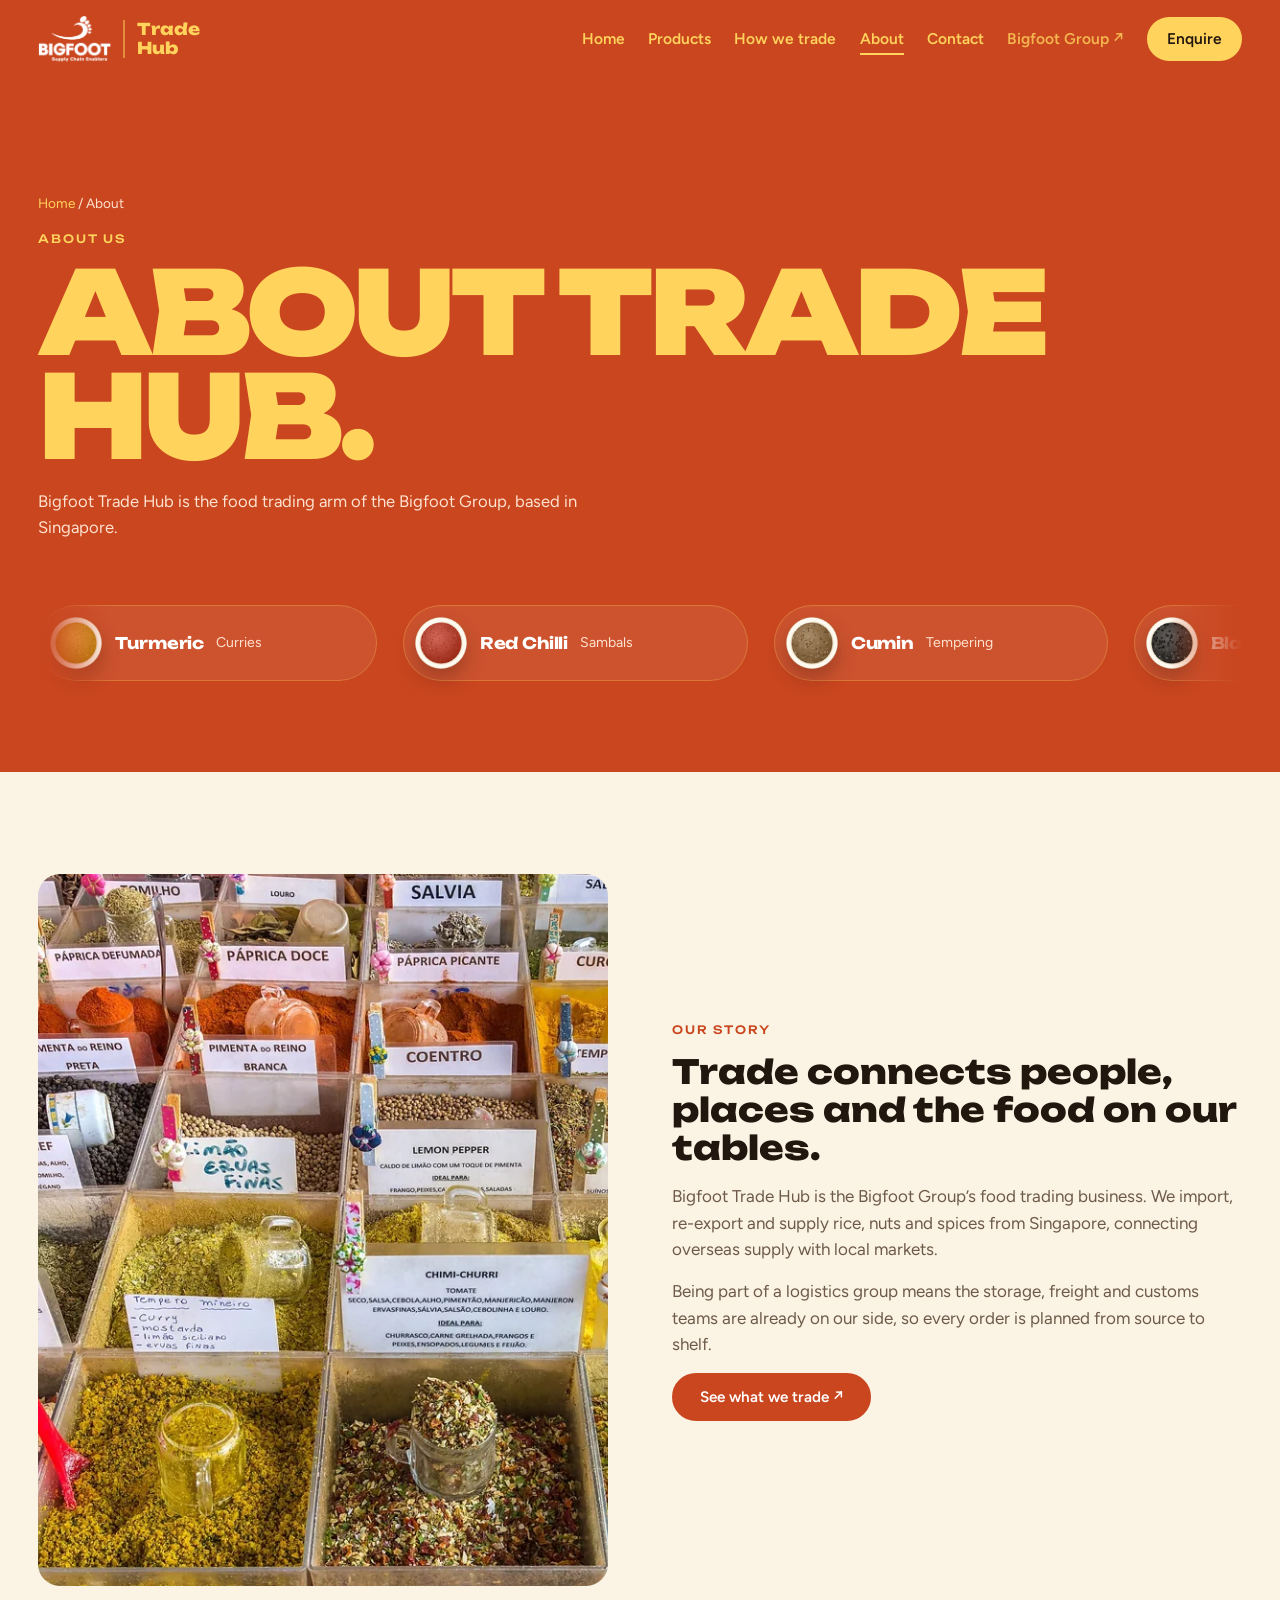
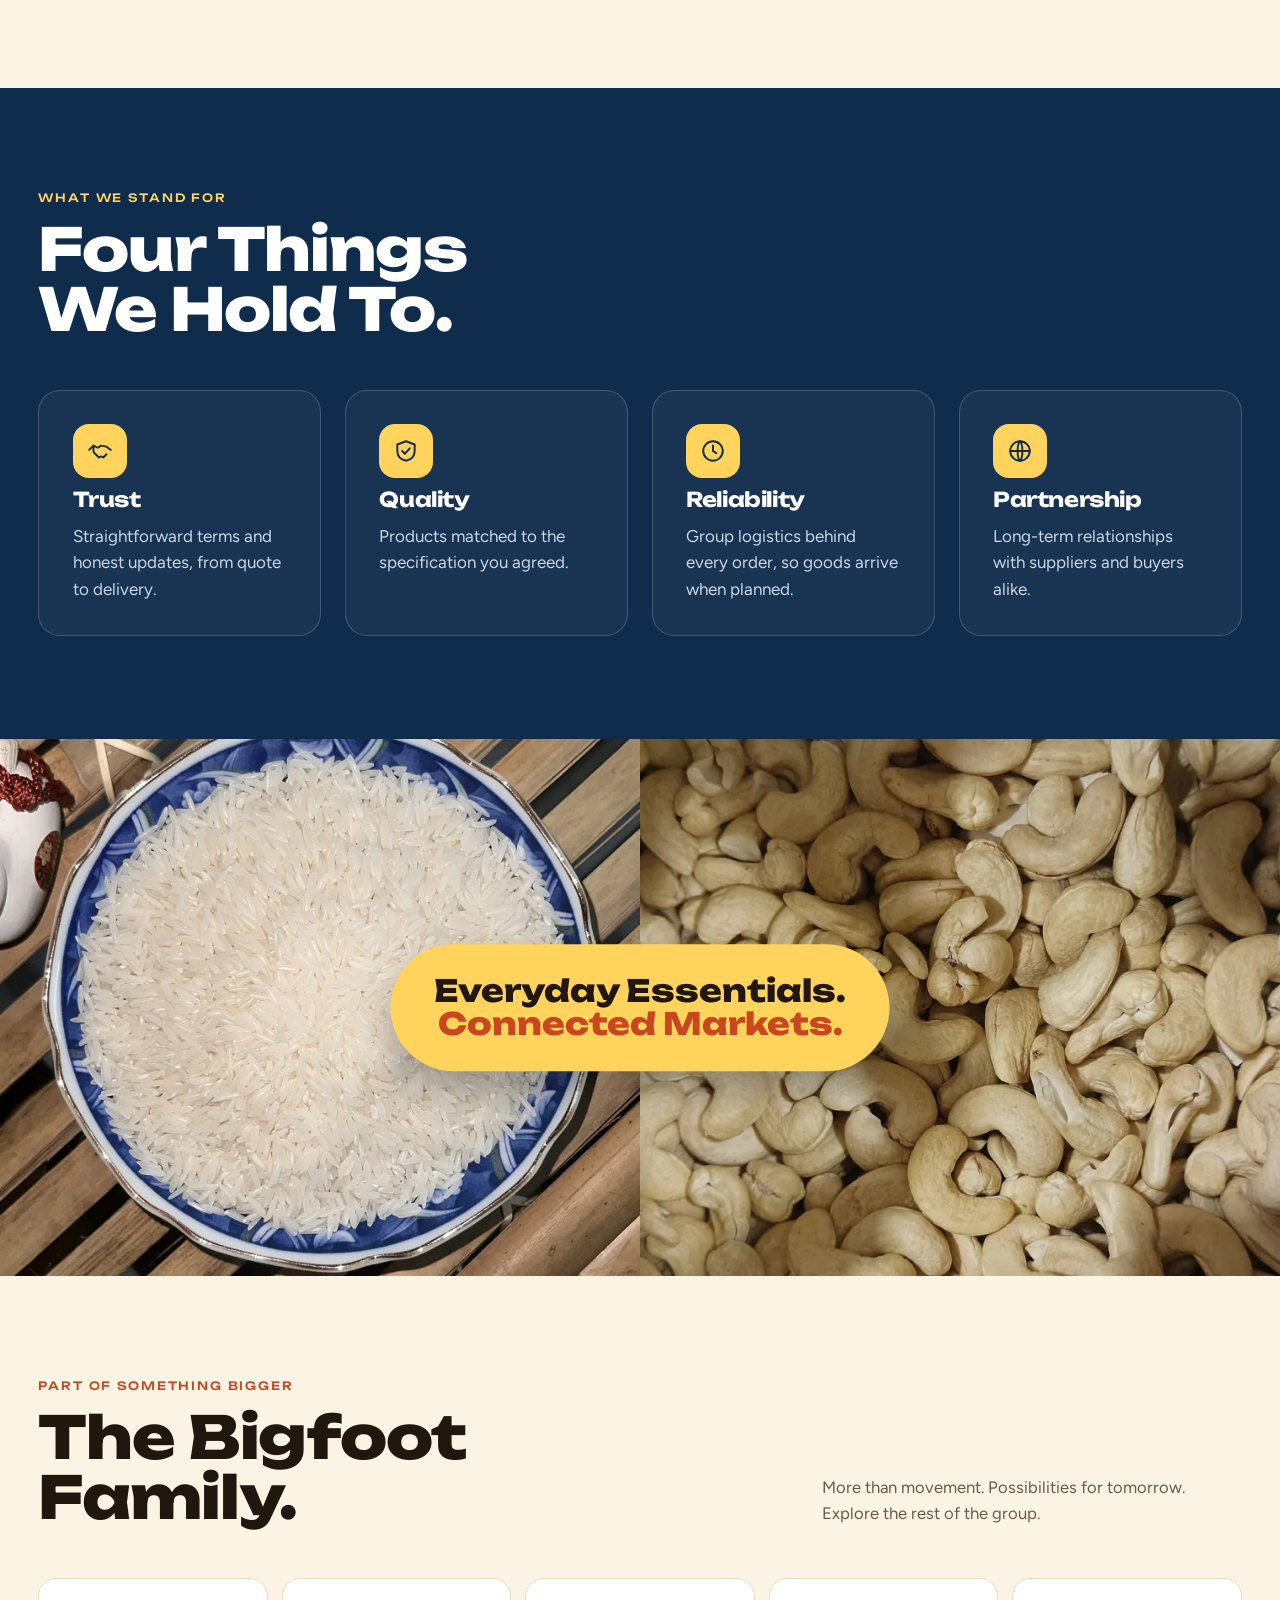
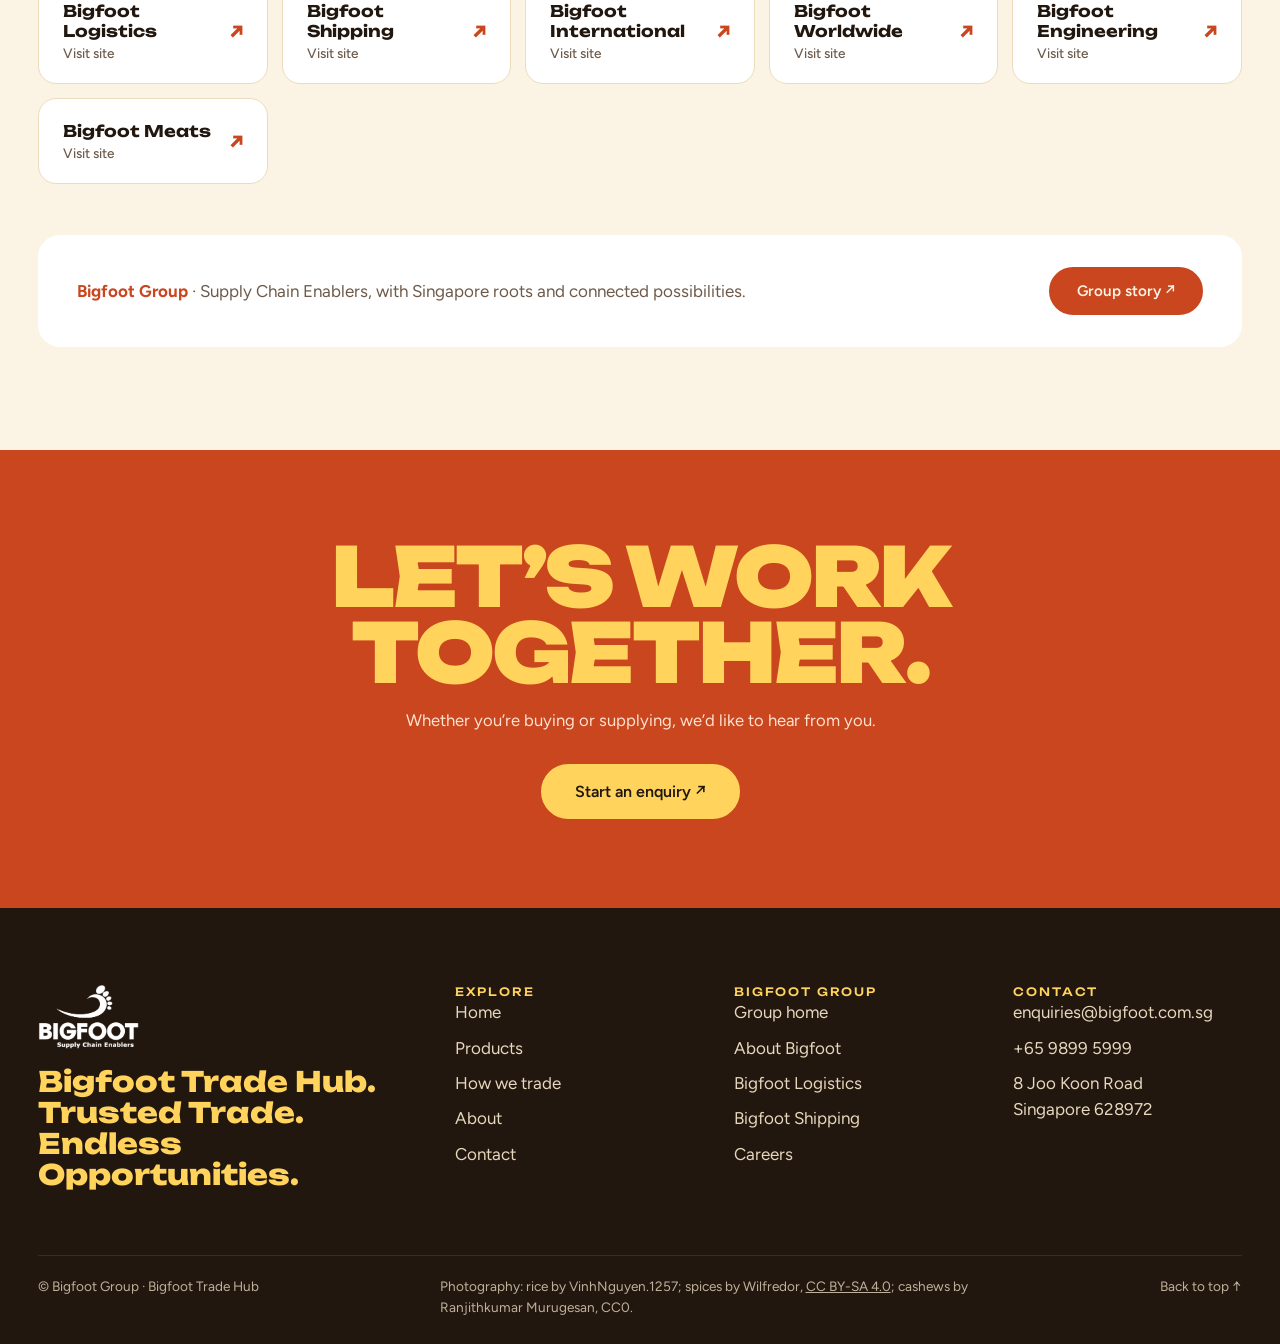
==== bigfoot-trade-paprika/bigfoot-trade-hub-paprika/about.html @ 92130f06 "Add files via upload" ====
<!doctype html>
<html lang="en">
<head>
<meta charset="utf-8">
<meta name="viewport" content="width=device-width,initial-scale=1">
<title>About | Bigfoot Trade Hub</title>
<meta name="description" content="Bigfoot Trade Hub is the Singapore food trading arm of the Bigfoot Group.">
<meta name="theme-color" content="#c9461f">
<link rel="icon" href="img/favicon.png">
<link rel="preconnect" href="https://fonts.googleapis.com">
<link rel="preconnect" href="https://fonts.gstatic.com" crossorigin>
<link href="https://fonts.googleapis.com/css2?family=Figtree:wght@400;500;600;700&family=Unbounded:wght@500;700;800;900&display=swap" rel="stylesheet">
<link rel="stylesheet" href="styles.css">
<script src="app.js" defer></script>
</head>
<body class="th-paprika">
<a class="skip" href="#main">Skip to content</a>
<header class="top" data-top>
  <div class="wrap top-in">
    <a class="brand" href="index.html" aria-label="Bigfoot Trade Hub home"><img src="img/logo-white.png" alt="Bigfoot" width="300" height="191"><span>Trade<br>Hub</span></a>
    <button class="menu-btn" type="button" aria-expanded="false" aria-controls="nav" aria-label="Open menu"><span></span><span></span></button>
    <nav id="nav" aria-label="Main"><a href="index.html">Home</a><a href="products.html">Products</a><a href="services.html">How we trade</a><a href="about.html" aria-current="page">About</a><a href="contact.html">Contact</a><a href="https://randomer328.github.io/bigFoot/phase5/index.html" class="ext">Bigfoot Group ↗</a><a href="contact.html" class="nav-cta">Enquire</a></nav>
  </div>
</header>
<main id="main">
<section class="sec t-main phero noise">
  <div class="wrap">
    <p class="crumbs"><a href="index.html">Home</a> / About</p>
    <p class="kicker">About us</p>
    <h1>About <span class="o">Trade Hub.</span></h1>
    <p class="lead">Bigfoot Trade Hub is the food trading arm of the Bigfoot Group, based in Singapore.</p>
    <div class="mini-shelf shelf" data-shelf><div class="shelf-row"><div class="shelf-track"><a class="bowl-card" href="products.html#turmeric"><img src="img/bowls/turmeric.webp" alt="" loading="lazy"><strong>Turmeric</strong><span>Curries</span><em>View details ↗</em></a><a class="bowl-card" href="products.html#chilli"><img src="img/bowls/chilli.webp" alt="" loading="lazy"><strong>Red Chilli</strong><span>Sambals</span><em>View details ↗</em></a><a class="bowl-card" href="products.html#cumin"><img src="img/bowls/cumin.webp" alt="" loading="lazy"><strong>Cumin</strong><span>Tempering</span><em>View details ↗</em></a><a class="bowl-card" href="products.html#pepper"><img src="img/bowls/pepper.webp" alt="" loading="lazy"><strong>Black Pepper</strong><span>Seasoning</span><em>View details ↗</em></a><a class="bowl-card" href="products.html#cardamom"><img src="img/bowls/cardamom.webp" alt="" loading="lazy"><strong>Green Cardamom</strong><span>Tea</span><em>View details ↗</em></a><a class="bowl-card" href="products.html#coriander"><img src="img/bowls/coriander.webp" alt="" loading="lazy"><strong>Coriander Seed</strong><span>Curry powders</span><em>View details ↗</em></a><a class="bowl-card" href="products.html#cinnamon"><img src="img/bowls/cinnamon.webp" alt="" loading="lazy"><strong>Cinnamon</strong><span>Baking</span><em>View details ↗</em></a><a class="bowl-card" href="products.html#cloves"><img src="img/bowls/cloves.webp" alt="" loading="lazy"><strong>Cloves</strong><span>Rice dishes</span><em>View details ↗</em></a><a class="bowl-card" href="products.html#anise"><img src="img/bowls/anise.webp" alt="" loading="lazy"><strong>Star Anise</strong><span>Broths</span><em>View details ↗</em></a><a class="bowl-card" href="products.html#fennel"><img src="img/bowls/fennel.webp" alt="" loading="lazy"><strong>Fennel Seed</strong><span>Spice blends</span><em>View details ↗</em></a><a class="bowl-card" href="products.html#mustard"><img src="img/bowls/mustard.webp" alt="" loading="lazy"><strong>Mustard Seed</strong><span>Tempering</span><em>View details ↗</em></a><a class="bowl-card" href="products.html#paprika"><img src="img/bowls/paprika.webp" alt="" loading="lazy"><strong>Paprika</strong><span>Rubs</span><em>View details ↗</em></a><a class="bowl-card" href="products.html#turmeric" aria-hidden="true" tabindex="-1"><img src="img/bowls/turmeric.webp" alt="" loading="lazy"><strong>Turmeric</strong><span>Curries</span><em>View details ↗</em></a><a class="bowl-card" href="products.html#chilli" aria-hidden="true" tabindex="-1"><img src="img/bowls/chilli.webp" alt="" loading="lazy"><strong>Red Chilli</strong><span>Sambals</span><em>View details ↗</em></a><a class="bowl-card" href="products.html#cumin" aria-hidden="true" tabindex="-1"><img src="img/bowls/cumin.webp" alt="" loading="lazy"><strong>Cumin</strong><span>Tempering</span><em>View details ↗</em></a><a class="bowl-card" href="products.html#pepper" aria-hidden="true" tabindex="-1"><img src="img/bowls/pepper.webp" alt="" loading="lazy"><strong>Black Pepper</strong><span>Seasoning</span><em>View details ↗</em></a><a class="bowl-card" href="products.html#cardamom" aria-hidden="true" tabindex="-1"><img src="img/bowls/cardamom.webp" alt="" loading="lazy"><strong>Green Cardamom</strong><span>Tea</span><em>View details ↗</em></a><a class="bowl-card" href="products.html#coriander" aria-hidden="true" tabindex="-1"><img src="img/bowls/coriander.webp" alt="" loading="lazy"><strong>Coriander Seed</strong><span>Curry powders</span><em>View details ↗</em></a><a class="bowl-card" href="products.html#cinnamon" aria-hidden="true" tabindex="-1"><img src="img/bowls/cinnamon.webp" alt="" loading="lazy"><strong>Cinnamon</strong><span>Baking</span><em>View details ↗</em></a><a class="bowl-card" href="products.html#cloves" aria-hidden="true" tabindex="-1"><img src="img/bowls/cloves.webp" alt="" loading="lazy"><strong>Cloves</strong><span>Rice dishes</span><em>View details ↗</em></a><a class="bowl-card" href="products.html#anise" aria-hidden="true" tabindex="-1"><img src="img/bowls/anise.webp" alt="" loading="lazy"><strong>Star Anise</strong><span>Broths</span><em>View details ↗</em></a><a class="bowl-card" href="products.html#fennel" aria-hidden="true" tabindex="-1"><img src="img/bowls/fennel.webp" alt="" loading="lazy"><strong>Fennel Seed</strong><span>Spice blends</span><em>View details ↗</em></a><a class="bowl-card" href="products.html#mustard" aria-hidden="true" tabindex="-1"><img src="img/bowls/mustard.webp" alt="" loading="lazy"><strong>Mustard Seed</strong><span>Tempering</span><em>View details ↗</em></a><a class="bowl-card" href="products.html#paprika" aria-hidden="true" tabindex="-1"><img src="img/bowls/paprika.webp" alt="" loading="lazy"><strong>Paprika</strong><span>Rubs</span><em>View details ↗</em></a><a class="bowl-card" href="products.html#turmeric" aria-hidden="true" tabindex="-1"><img src="img/bowls/turmeric.webp" alt="" loading="lazy"><strong>Turmeric</strong><span>Curries</span><em>View details ↗</em></a><a class="bowl-card" href="products.html#chilli" aria-hidden="true" tabindex="-1"><img src="img/bowls/chilli.webp" alt="" loading="lazy"><strong>Red Chilli</strong><span>Sambals</span><em>View details ↗</em></a><a class="bowl-card" href="products.html#cumin" aria-hidden="true" tabindex="-1"><img src="img/bowls/cumin.webp" alt="" loading="lazy"><strong>Cumin</strong><span>Tempering</span><em>View details ↗</em></a><a class="bowl-card" href="products.html#pepper" aria-hidden="true" tabindex="-1"><img src="img/bowls/pepper.webp" alt="" loading="lazy"><strong>Black Pepper</strong><span>Seasoning</span><em>View details ↗</em></a><a class="bowl-card" href="products.html#cardamom" aria-hidden="true" tabindex="-1"><img src="img/bowls/cardamom.webp" alt="" loading="lazy"><strong>Green Cardamom</strong><span>Tea</span><em>View details ↗</em></a><a class="bowl-card" href="products.html#coriander" aria-hidden="true" tabindex="-1"><img src="img/bowls/coriander.webp" alt="" loading="lazy"><strong>Coriander Seed</strong><span>Curry powders</span><em>View details ↗</em></a><a class="bowl-card" href="products.html#cinnamon" aria-hidden="true" tabindex="-1"><img src="img/bowls/cinnamon.webp" alt="" loading="lazy"><strong>Cinnamon</strong><span>Baking</span><em>View details ↗</em></a><a class="bowl-card" href="products.html#cloves" aria-hidden="true" tabindex="-1"><img src="img/bowls/cloves.webp" alt="" loading="lazy"><strong>Cloves</strong><span>Rice dishes</span><em>View details ↗</em></a><a class="bowl-card" href="products.html#anise" aria-hidden="true" tabindex="-1"><img src="img/bowls/anise.webp" alt="" loading="lazy"><strong>Star Anise</strong><span>Broths</span><em>View details ↗</em></a><a class="bowl-card" href="products.html#fennel" aria-hidden="true" tabindex="-1"><img src="img/bowls/fennel.webp" alt="" loading="lazy"><strong>Fennel Seed</strong><span>Spice blends</span><em>View details ↗</em></a><a class="bowl-card" href="products.html#mustard" aria-hidden="true" tabindex="-1"><img src="img/bowls/mustard.webp" alt="" loading="lazy"><strong>Mustard Seed</strong><span>Tempering</span><em>View details ↗</em></a><a class="bowl-card" href="products.html#paprika" aria-hidden="true" tabindex="-1"><img src="img/bowls/paprika.webp" alt="" loading="lazy"><strong>Paprika</strong><span>Rubs</span><em>View details ↗</em></a></div></div></div>
  </div>
</section>
<section class="sec t-alt story">
  <div class="wrap split" style="align-items:center">
    <div class="story-img reveal"><img src="img/spices.webp" alt="Spices in market trays" loading="lazy"></div>
    <div>
      <p class="kicker">Our story</p>
      <p class="quote reveal">Trade connects people, places and the food on our tables.</p>
      <p>Bigfoot Trade Hub is the Bigfoot Group&rsquo;s food trading business. We import, re-export and supply rice, nuts and spices from Singapore, connecting overseas supply with local markets.</p>
      <p>Being part of a logistics group means the storage, freight and customs teams are already on our side, so every order is planned from source to shelf.</p>
      <p><a class="pill pill-solid" href="products.html">See what we trade ↗</a></p>
    </div>
  </div>
</section>

<section class="sec t-deep">
  <div class="wrap">
    <p class="kicker">What we stand for</p>
    <h2 class="h2 reveal" style="margin-bottom:clamp(36px,4vw,60px)">Four Things<br>We Hold To.</h2>
    <div class="grid-4">
      <article class="card reveal"><span class="icon"><svg viewBox="0 0 24 24" fill="none" stroke="currentColor" stroke-width="1.8" stroke-linecap="round" stroke-linejoin="round"><path d="M2 11l4-4 4 2 3-2 5 1 4 3M6 7v6l5 5 2-1 2 1 3-3M11 18l-3-3"/></svg></span><h3>Trust</h3><p>Straightforward terms and honest updates, from quote to delivery.</p></article>
      <article class="card reveal"><span class="icon"><svg viewBox="0 0 24 24" fill="none" stroke="currentColor" stroke-width="1.8" stroke-linecap="round" stroke-linejoin="round"><path d="M12 3l8 3v6c0 5-3.5 8-8 9-4.5-1-8-4-8-9V6z"/><path d="M8.5 12l2.5 2.5 4.5-5"/></svg></span><h3>Quality</h3><p>Products matched to the specification you agreed.</p></article>
      <article class="card reveal"><span class="icon"><svg viewBox="0 0 24 24" fill="none" stroke="currentColor" stroke-width="1.8" stroke-linecap="round"><circle cx="12" cy="12" r="9"/><path d="M12 7v5l3 2"/></svg></span><h3>Reliability</h3><p>Group logistics behind every order, so goods arrive when planned.</p></article>
      <article class="card reveal"><span class="icon"><svg viewBox="0 0 24 24" fill="none" stroke="currentColor" stroke-width="1.8" stroke-linecap="round"><circle cx="12" cy="12" r="9"/><path d="M3 12h18M12 3c3 3 3 15 0 18M12 3c-3 3-3 15 0 18"/></svg></span><h3>Partnership</h3><p>Long-term relationships with suppliers and buyers alike.</p></article>
    </div>
  </div>
</section>

<section class="band" aria-label="Everyday essentials">
  <div class="band-img"><img src="img/rice.webp" alt="Close-up of rice grains" loading="lazy"></div>
  <div class="band-img"><img src="img/nuts.webp" alt="Pile of cashew nuts" loading="lazy"></div>
  <p class="band-chip">Everyday Essentials.<br><em>Connected Markets.</em></p>
</section>

<section class="sec t-alt">
  <div class="wrap">
    <div class="head-row"><div><p class="kicker">Part of something bigger</p><h2 class="h2 reveal">The Bigfoot<br>Family.</h2></div>
    <p class="lead">More than movement. Possibilities for tomorrow. Explore the rest of the group.</p></div>
    <div class="tiles"><a class="tile" href="https://randomer328.github.io/bigFoot/phase5/logistics.html"><span>Bigfoot Logistics<small>Visit site</small></span><b>↗</b></a><a class="tile" href="https://randomer328.github.io/bigFoot/phase5/bigfoot-shipping.html"><span>Bigfoot Shipping<small>Visit site</small></span><b>↗</b></a><a class="tile" href="https://randomer328.github.io/bigFoot/phase5/bigfoot-international.html"><span>Bigfoot International<small>Visit site</small></span><b>↗</b></a><a class="tile" href="https://randomer328.github.io/bigFoot/phase5/bigfoot-worldwide.html"><span>Bigfoot Worldwide<small>Visit site</small></span><b>↗</b></a><a class="tile" href="https://randomer328.github.io/bigFoot/phase5/bigfoot-engineering.html"><span>Bigfoot Engineering<small>Visit site</small></span><b>↗</b></a><a class="tile" href="https://randomer328.github.io/bigFoot/Meats/"><span>Bigfoot Meats<small>Visit site</small></span><b>↗</b></a></div>
    <div class="note-bar reveal" style="--note-bg:var(--card);--note-fg:var(--card-muted);--note-accent:var(--accent)"><p><strong>Bigfoot Group</strong> · Supply Chain Enablers, with Singapore roots and connected possibilities.</p><a class="pill" href="https://randomer328.github.io/bigFoot/phase5/about-us.html" style="color:var(--bg-solid)">Group story ↗</a></div>
  </div>
</section>

<section class="sec t-main cta noise">
  <div class="wrap">
    <h2 class="mega reveal">Let&rsquo;s Work<br><span class="o">Together.</span></h2>
    <p class="lead">Whether you&rsquo;re buying or supplying, we&rsquo;d like to hear from you.</p>
    <div class="cta-btns"><a class="pill pill-solid big" href="contact.html">Start an enquiry ↗</a></div>
  </div>
</section>

</main>
<footer class="foot">
  <div class="wrap foot-in">
    <div class="foot-brand"><img src="img/logo-white.png" alt="Bigfoot" width="300" height="191"><p class="foot-big">Bigfoot Trade Hub.<br>Trusted Trade. Endless Opportunities.</p></div>
    <div><p class="foot-h">Explore</p><a href="index.html">Home</a><a href="products.html">Products</a><a href="services.html">How we trade</a><a href="about.html">About</a><a href="contact.html">Contact</a></div>
    <div><p class="foot-h">Bigfoot Group</p><a href="https://randomer328.github.io/bigFoot/phase5/index.html">Group home</a><a href="https://randomer328.github.io/bigFoot/phase5/about-us.html">About Bigfoot</a><a href="https://randomer328.github.io/bigFoot/phase5/logistics.html">Bigfoot Logistics</a><a href="https://randomer328.github.io/bigFoot/phase5/bigfoot-shipping.html">Bigfoot Shipping</a><a href="https://randomer328.github.io/bigFoot/phase5/people.html">Careers</a></div>
    <div><p class="foot-h">Contact</p><a href="mailto:enquiries@bigfoot.com.sg">enquiries@bigfoot.com.sg</a><a href="tel:+6598995999">+65 9899 5999</a><p>8 Joo Koon Road<br>Singapore 628972</p></div>
  </div>
  <div class="wrap foot-bottom">
    <span>© Bigfoot Group · Bigfoot Trade Hub</span>
    <span class="credit">Photography: rice by VinhNguyen.1257; spices by Wilfredor, <a href="https://creativecommons.org/licenses/by-sa/4.0/">CC BY-SA 4.0</a>; cashews by Ranjithkumar Murugesan, CC0.</span>
    <a href="#main">Back to top ↑</a>
  </div>
</footer>
</body>
</html>
---- bigfoot-trade-paprika/bigfoot-trade-hub-paprika/styles.css ----
/* ===== Bigfoot Trade Hub ===== */
:root{
  --display:"Unbounded",system-ui,sans-serif; --body:"Figtree",system-ui,sans-serif;
  --wrap:min(1240px,100% - clamp(32px,6vw,80px)); --r:22px;
}
*,*::before,*::after{box-sizing:border-box}
html{scroll-behavior:smooth;scroll-padding-top:90px}
body{margin:0;font-family:var(--body);line-height:1.55;font-size:clamp(15px,.95rem + .15vw,17px);overflow-x:hidden;background:var(--page-bg)}
img{max-width:100%;display:block}
a{color:inherit}
h1,h2,h3{font-family:var(--display);line-height:1.02;margin:0;letter-spacing:-.02em}
.wrap{width:var(--wrap);margin-inline:auto}
.skip{position:absolute;left:-999px;top:8px;background:var(--focus);color:#000;padding:10px 14px;border-radius:10px;z-index:99}
.skip:focus{left:8px}
:focus-visible{outline:3px solid var(--focus);outline-offset:3px}
.sec{background:var(--bg);color:var(--text);padding:clamp(70px,8vw,120px) 0;position:relative}
.sec h2,.sec h3{color:var(--head)}
.kicker{font:500 .72rem var(--display);letter-spacing:.16em;text-transform:uppercase;margin:0 0 14px;color:var(--accent)}
.h2{font-weight:800;font-size:clamp(2rem,4.6vw,4rem)}
.mega{font-weight:900;text-transform:uppercase;font-size:clamp(2.4rem,7.4vw,6.8rem);line-height:.92;letter-spacing:-.04em}
.center{text-align:center}
.lead{font-size:clamp(1rem,1.3vw,1.2rem);max-width:56ch}
.center .lead{margin-inline:auto}
.head-row{display:flex;justify-content:space-between;align-items:end;gap:28px;flex-wrap:wrap;margin-bottom:clamp(30px,4vw,56px)}
.head-row .lead{max-width:420px;margin:0}

/* ---------- buttons ---------- */
.pill{display:inline-flex;align-items:center;justify-content:center;gap:8px;font:600 .95rem var(--body);padding:13px 26px;border-radius:999px;border:2px solid currentColor;background:transparent;color:inherit;text-decoration:none;cursor:pointer;transition:background .2s,color .2s,transform .2s,border-color .2s}
.pill:hover{transform:translateY(-2px)}
.pill-solid{background:var(--btn-bg);border-color:var(--btn-bg);color:var(--btn-fg)}
.pill-solid:hover{background:var(--btn-hover);border-color:var(--btn-hover);color:var(--btn-hover-fg)}
.pill-ghost{color:var(--head)}
.pill-ghost:hover{background:var(--head);color:var(--bg-solid)}
.pill.big{padding:16px 32px;font-size:1rem}
.link{font-weight:700;color:var(--accent);text-decoration:none}
.link:hover{text-decoration:underline}

/* ---------- header ---------- */
.top{position:fixed;inset:0 0 auto;z-index:50;color:var(--hdr-fg);transition:background .3s,box-shadow .3s,padding .3s;padding:16px 0}
.top.scrolled{background:var(--hdr-bg);box-shadow:0 6px 24px rgba(0,0,0,.2);padding:8px 0;backdrop-filter:blur(10px)}
.top-in{display:flex;align-items:center;justify-content:space-between;gap:20px}
.brand{display:flex;align-items:center;gap:12px;text-decoration:none;flex:none}
.brand img{height:46px;width:auto}
.brand span{font:800 1.02rem/1.15 var(--display);letter-spacing:.01em;padding-left:12px;border-left:2px solid var(--hdr-line);color:var(--hdr-accent)}
#nav{display:flex;align-items:center;gap:clamp(12px,1.8vw,26px)}
#nav a{font-weight:600;text-decoration:none;font-size:.97rem;position:relative;white-space:nowrap}
#nav a:not(.nav-cta)::after{content:"";position:absolute;left:0;right:100%;bottom:-4px;height:2px;background:var(--hdr-accent);transition:right .25s}
#nav a:not(.nav-cta):hover::after,#nav a[aria-current="page"]::after{right:0}
#nav a[aria-current="page"]{color:var(--hdr-accent)}
#nav .ext{opacity:.8}
.nav-cta{background:var(--btn-bg);color:var(--btn-fg);padding:10px 20px;border-radius:999px}
.nav-cta:hover{background:var(--btn-hover);color:var(--btn-hover-fg)}
.menu-btn{display:none;width:46px;height:46px;border-radius:50%;border:2px solid currentColor;background:transparent;cursor:pointer;position:relative;color:inherit}
.menu-btn span{position:absolute;left:12px;right:12px;height:2px;background:currentColor;transition:transform .25s,top .25s}
.menu-btn span:first-child{top:17px}.menu-btn span:last-child{top:25px}
.menu-btn[aria-expanded="true"] span:first-child{top:21px;transform:rotate(45deg)}
.menu-btn[aria-expanded="true"] span:last-child{top:21px;transform:rotate(-45deg)}

/* ---------- home hero ---------- */
.hero{padding-top:clamp(96px,11vw,130px);padding-bottom:0;overflow:hidden}
.hero::before{content:"";position:absolute;inset:auto -10% -30% -10%;height:80%;background:var(--hero-glow);pointer-events:none}
.hero-kicker{margin-bottom:10px}
.hero-title{font-weight:900;font-size:clamp(2.6rem,11.4vw,11.5rem);line-height:.86;letter-spacing:-.045em;text-transform:uppercase;position:relative;z-index:3;display:flex;flex-direction:column;color:var(--head)}
.hero-title span{display:inline-block;animation:rise .9s cubic-bezier(.2,.8,.2,1) both}
.hero-title span:nth-child(2){align-self:flex-end;animation-delay:.12s}
.hero-stage{position:relative;width:min(1180px,94%);margin:clamp(-60px,-4.6vw,-20px) auto 0;z-index:1}
.blob{aspect-ratio:16/9.4;overflow:hidden;border-radius:56% 44% 48% 52% / 46% 52% 48% 54%;animation:morph 14s ease-in-out infinite;transform:rotate(-2deg);box-shadow:0 30px 60px rgba(0,0,0,.3)}
.blob img{width:100%;height:100%;object-fit:cover;transform:scale(1.08) rotate(2deg)}
.float{position:absolute;width:clamp(70px,10vw,140px);z-index:2;filter:drop-shadow(0 14px 18px rgba(0,0,0,.35))}
.float img{width:100%;animation:spin 40s linear infinite}
.f1{left:-2%;top:18%;animation:bob 6s ease-in-out infinite}
.f2{right:-1.5%;top:42%;width:clamp(56px,7vw,100px);animation:bob 7s ease-in-out -2s infinite}
.f3{left:20%;bottom:-6%;width:clamp(54px,6.5vw,92px);animation:bob 5.5s ease-in-out -1s infinite}
.badge{position:absolute;right:4%;bottom:-9%;width:clamp(110px,13vw,170px);aspect-ratio:1;border-radius:50%;background:var(--badge-bg);color:var(--badge-fg);display:grid;place-items:center;z-index:3;box-shadow:0 12px 30px rgba(0,0,0,.35)}
.badge svg{position:absolute;inset:0;width:100%;height:100%;animation:spin 18s linear infinite}
.badge text{font:700 15.5px var(--display);letter-spacing:.12em;fill:currentColor}
.badge b{font:900 clamp(1.1rem,2vw,1.7rem) var(--display);color:var(--badge-mark)}
.hero-foot{display:flex;justify-content:space-between;align-items:end;gap:24px;flex-wrap:wrap;padding:clamp(50px,7vw,90px) 0 clamp(40px,5vw,64px);position:relative}
.hero-foot p{margin:0;font-size:clamp(1.05rem,1.4vw,1.3rem);font-weight:600;line-height:1.4;max-width:38ch;color:var(--head)}

/* ---------- intro + wave ---------- */
.intro{padding-top:clamp(30px,4vw,60px);padding-bottom:0;border-top:1px solid var(--line)}
.split{display:grid;grid-template-columns:repeat(auto-fit,minmax(min(100%,420px),1fr));gap:clamp(24px,5vw,80px);align-items:start}
.intro p{margin:0;font-size:clamp(1rem,1.25vw,1.2rem);max-width:52ch}
.wave{height:clamp(150px,16vw,240px);margin-top:clamp(10px,2vw,30px);padding-bottom:clamp(20px,3vw,40px);box-sizing:content-box}
.wave svg{width:100%;height:100%;overflow:visible}
.wave-text{font:700 38px var(--display);fill:var(--head)}

/* ---------- category cards (home) ---------- */
.range{padding-top:clamp(40px,6vw,90px)}
.range .mega{text-align:center}
.cat-grid{display:grid;grid-template-columns:repeat(auto-fit,minmax(min(100%,300px),1fr));gap:clamp(24px,3.4vw,52px);margin-top:clamp(40px,5vw,72px)}
.cat{display:flex;flex-direction:column}
.cat-img{position:relative;aspect-ratio:4/4.4;overflow:hidden;border-radius:8px;background:#fff}
.cat-img img{width:100%;height:100%;object-fit:cover;transition:transform .6s}
.cat:hover .cat-img img{transform:scale(1.06)}
.chip{position:absolute;top:14px;right:14px;background:var(--chip);color:var(--chip-fg);font:700 .8rem var(--display);padding:6px 10px;border-radius:4px}
.cat h3{font-size:clamp(1.4rem,2vw,1.75rem);margin:20px 0 6px}
.cat p{margin:0 0 18px;flex:1}
.sel{display:grid;gap:6px;font-weight:600;margin-bottom:14px;color:var(--head)}
.sel select{font:500 .95rem var(--body);background:var(--sel-bg) var(--sel-arrow) no-repeat right 14px center;border:1.5px solid var(--sel-line);padding:11px 14px;appearance:none;color:var(--sel-fg);cursor:pointer;border-radius:var(--sel-r)}
.cat-actions{display:flex;gap:10px;flex-wrap:wrap}
.cat-actions .pill{flex:1;min-width:150px;border-radius:50%/50%;padding:14px;color:var(--head)}
.cat-actions .pill:hover{background:var(--head);color:var(--bg-solid)}

/* ---------- moving bowl shelf ---------- */
.shelf{overflow:hidden}
.pause{font:600 .85rem var(--body);background:none;border:1.5px solid var(--head);color:var(--head);border-radius:999px;padding:8px 16px;cursor:pointer;margin-top:14px}
.pause[aria-pressed="true"]{background:var(--head);color:var(--bg-solid)}
.shelf-row{overflow:hidden;padding:14px 0;-webkit-mask:linear-gradient(90deg,transparent,#000 6%,#000 94%,transparent);mask:linear-gradient(90deg,transparent,#000 6%,#000 94%,transparent)}
.shelf-track{display:flex;gap:clamp(16px,2vw,28px);width:max-content;animation:slide 60s linear infinite;padding-right:clamp(16px,2vw,28px)}
.rev .shelf-track{animation-direction:reverse;animation-duration:68s}
.shelf-row:hover .shelf-track,.paused .shelf-track,.shelf-row:focus-within .shelf-track{animation-play-state:paused}
.bowl-card{--c:var(--accent);flex:none;width:clamp(170px,17vw,210px);display:flex;flex-direction:column;align-items:center;text-align:center;gap:4px;padding:18px 14px 16px;background:var(--card);color:var(--card-text);border:1.5px solid var(--line);border-radius:var(--r);text-decoration:none;transition:transform .3s,box-shadow .3s,border-color .3s}
.bowl-card img{width:clamp(110px,11vw,140px);aspect-ratio:1;filter:drop-shadow(0 10px 10px rgba(0,0,0,.22));margin-bottom:8px;transition:transform 1.2s cubic-bezier(.2,.8,.2,1)}
a.bowl-card:hover,a.bowl-card:focus-visible{transform:translateY(-6px);box-shadow:0 18px 30px rgba(0,0,0,.15);border-color:var(--c)}
a.bowl-card:hover img{transform:rotate(120deg)}
.bowl-card strong{font:700 1rem var(--display);letter-spacing:-.01em}
.bowl-card span{font-size:.88rem;color:var(--card-muted)}
.bowl-card em{font-style:normal;font-weight:700;font-size:.8rem;color:var(--accent);margin-top:6px;opacity:0;transform:translateY(4px);transition:.25s}
a.bowl-card:hover em,a.bowl-card:focus-visible em{opacity:1;transform:none}
.mini-shelf{margin-top:clamp(30px,4vw,50px)}
.mini-shelf .bowl-card{width:auto;flex-direction:row;padding:10px 18px 10px 10px;gap:12px;border-radius:999px}
.mini-shelf .bowl-card img{width:54px;margin:0}
.mini-shelf .shelf-track{animation-duration:55s}

/* ---------- photo band ---------- */
.band{position:relative;display:grid;grid-template-columns:1fr 1fr;height:clamp(300px,42vw,560px);background:var(--page-bg)}
.band-img{overflow:hidden}
.band-img img{width:100%;height:120%;object-fit:cover;transform:translateY(var(--py,-8.3%))}
.band-chip{position:absolute;left:50%;top:50%;translate:-50% -50%;margin:0;background:var(--chip-big-bg);color:var(--chip-big-fg);font:800 clamp(1.1rem,2.4vw,2rem)/1.1 var(--display);text-align:center;padding:clamp(18px,2.4vw,30px) clamp(22px,3.4vw,46px);border-radius:999px;box-shadow:0 20px 40px rgba(0,0,0,.3);width:max-content;max-width:90%}
.band-chip em{font-style:normal;color:var(--chip-big-em)}

/* ---------- cards ---------- */
.grid-3,.grid-4{display:grid;gap:clamp(16px,2vw,24px)}
.grid-3{grid-template-columns:repeat(auto-fit,minmax(min(100%,280px),1fr))}
.grid-4{grid-template-columns:repeat(auto-fit,minmax(min(100%,230px),1fr))}
.card{background:var(--card);color:var(--card-muted);border:1.5px solid var(--line);border-radius:var(--r);padding:clamp(22px,2.6vw,34px);display:flex;flex-direction:column;gap:12px;transition:background .3s,border-color .3s,transform .3s}
.card h3{color:var(--card-text);font-size:clamp(1.15rem,1.6vw,1.45rem);font-weight:700}
.card p{margin:0;flex:1}
.card.hov:hover{border-color:var(--accent);transform:translateY(-4px)}
.num{font:900 clamp(3rem,5vw,4.6rem)/1 var(--display);color:var(--accent);letter-spacing:-.05em}
.dot{display:grid;place-items:center;width:52px;height:52px;border-radius:50%;background:var(--dot-bg);color:var(--dot-fg);font:800 1.2rem var(--display);margin-bottom:6px}
.icon{width:54px;height:54px;border-radius:16px;display:grid;place-items:center;background:var(--dot-bg);color:var(--dot-fg)}
.icon svg{width:26px;height:26px}
.ticks{list-style:none;padding:0;margin:4px 0 0;display:grid;gap:8px}
.ticks li{padding-left:28px;position:relative}
.ticks li::before{content:"";position:absolute;left:0;top:.35em;width:16px;height:16px;border-radius:50%;background:var(--accent);-webkit-mask:url("data:image/svg+xml,%3Csvg xmlns='http://www.w3.org/2000/svg' viewBox='0 0 16 16'%3E%3Ccircle cx='8' cy='8' r='8'/%3E%3C/svg%3E");}
.ticks li::after{content:"";position:absolute;left:5px;top:calc(.35em + 4px);width:6px;height:4px;border-left:2px solid var(--bg-solid);border-bottom:2px solid var(--bg-solid);transform:rotate(-45deg)}
.note-bar{margin-top:clamp(36px,4vw,56px);display:flex;justify-content:space-between;align-items:center;gap:20px;flex-wrap:wrap;background:var(--note-bg);color:var(--note-fg);border-radius:var(--r);padding:clamp(22px,2.6vw,32px) clamp(22px,3vw,40px)}
.note-bar p{margin:0;max-width:62ch}
.note-bar strong{color:var(--note-accent)}
.note-bar .pill{background:var(--note-accent);border-color:var(--note-accent);color:var(--note-bg)}

/* ---------- page hero (inner pages) ---------- */
.phero{padding-top:clamp(130px,14vw,190px);padding-bottom:clamp(50px,6vw,80px);overflow:hidden}
.phero::before{content:"";position:absolute;inset:auto -10% -40% -10%;height:90%;background:var(--hero-glow);pointer-events:none}
.phero .wrap{position:relative}
.phero h1{font-weight:900;text-transform:uppercase;font-size:clamp(2.8rem,9vw,8.4rem);line-height:.9;letter-spacing:-.045em;color:var(--head);animation:rise .9s cubic-bezier(.2,.8,.2,1) both}
.phero .lead{margin:22px 0 0;color:var(--text)}
.crumbs{font-size:.85rem;margin-bottom:18px;color:var(--text)}
.crumbs a{text-decoration:none;color:var(--accent)}
.jump{display:flex;gap:10px;flex-wrap:wrap;margin-top:26px}
.jump a{padding:9px 18px;border:1.5px solid var(--line);border-radius:999px;text-decoration:none;font-weight:600;color:var(--head);transition:.2s}
.jump a:hover{border-color:var(--accent);color:var(--accent)}

/* ---------- catalogue ---------- */
.tabs{display:flex;gap:8px;flex-wrap:wrap;margin-bottom:clamp(26px,3vw,40px)}
.tab{font:600 .95rem var(--body);padding:10px 20px;border-radius:999px;border:1.5px solid var(--line);background:transparent;color:var(--head);cursor:pointer;transition:.2s}
.tab:hover{border-color:var(--accent)}
.tab[aria-selected="true"]{background:var(--accent);border-color:var(--accent);color:var(--bg-solid)}
.tab small{opacity:.7;margin-left:4px}
.catalogue{display:grid;grid-template-columns:repeat(auto-fill,minmax(min(100%,230px),1fr));gap:clamp(14px,1.8vw,22px)}
.item{background:var(--card);color:var(--card-text);border:1.5px solid var(--line);border-radius:var(--r);padding:20px;display:flex;flex-direction:column;text-align:left;font:inherit;cursor:pointer;transition:transform .3s,border-color .3s,box-shadow .3s;animation:pop .45s ease both}
.item[hidden]{display:none}
.item:hover,.item.flash{transform:translateY(-5px);border-color:var(--accent);box-shadow:0 18px 30px rgba(0,0,0,.14)}
.item img{width:70%;margin:6px auto 16px;aspect-ratio:1;filter:drop-shadow(0 10px 10px rgba(0,0,0,.2));transition:transform 1.2s cubic-bezier(.2,.8,.2,1)}
.item:hover img{transform:rotate(90deg)}
.item .cat-tag{font:600 .7rem var(--display);letter-spacing:.12em;text-transform:uppercase;color:var(--accent)}
.item strong{font:700 1.08rem var(--display);margin:6px 0 4px}
.item span.d{font-size:.92rem;color:var(--card-muted);flex:1}
.item .more{margin-top:14px;font-weight:700;font-size:.88rem;color:var(--accent)}
.fine{font-size:.88rem;color:var(--text);margin-top:22px}

/* ---------- dialog ---------- */
dialog.pd{border:0;padding:0;border-radius:28px;width:min(760px,94vw);background:var(--dlg-bg);color:var(--dlg-text);box-shadow:0 40px 80px rgba(0,0,0,.4)}
dialog.pd::backdrop{background:rgba(10,8,6,.65);backdrop-filter:blur(4px)}
.pd-in{display:grid;grid-template-columns:minmax(0,.9fr) minmax(0,1.1fr);gap:clamp(18px,3vw,34px);padding:clamp(22px,3.4vw,40px);align-items:center}
.pd-img{background:var(--dlg-panel);border-radius:22px;padding:clamp(18px,3vw,34px)}
.pd-img img{width:100%;aspect-ratio:1;animation:spin 60s linear infinite;filter:drop-shadow(0 16px 16px rgba(0,0,0,.25))}
.pd h3{font-size:clamp(1.5rem,2.6vw,2.1rem);color:var(--dlg-head);margin:6px 0 10px}
.pd p{margin:0 0 14px}
.pd dl{display:grid;grid-template-columns:auto 1fr;gap:8px 14px;margin:0 0 20px;font-size:.95rem}
.pd dt{font:600 .68rem var(--display);letter-spacing:.12em;text-transform:uppercase;color:var(--dlg-accent);padding-top:4px}
.pd dd{margin:0}
.pd .x{position:absolute;top:14px;right:14px;width:42px;height:42px;border-radius:50%;border:1.5px solid currentColor;background:transparent;color:inherit;font-size:1.1rem;cursor:pointer}
.pd .sel select{background:var(--dlg-field) var(--dlg-arrow) no-repeat right 14px center;border:1.5px solid var(--dlg-line);color:var(--dlg-head);border-radius:12px}
.pd .cat-tag{font:600 .7rem var(--display);letter-spacing:.12em;text-transform:uppercase;color:var(--dlg-accent)}

/* ---------- service rows ---------- */
.svc{display:grid;grid-template-columns:minmax(0,1fr) minmax(0,1fr);gap:clamp(28px,5vw,80px);align-items:center;padding:clamp(30px,4vw,56px) 0;border-bottom:1px solid var(--line)}
.svc:last-child{border-bottom:0}
.svc:nth-child(even) .svc-art{order:2}
.svc-art{position:relative;aspect-ratio:5/4;border-radius:var(--r);overflow:hidden;background:var(--card)}
.svc-art img.ph{width:100%;height:100%;object-fit:cover}
.svc-art .bw{position:absolute;width:34%;right:6%;bottom:-6%;filter:drop-shadow(0 14px 18px rgba(0,0,0,.35));animation:bob 6s ease-in-out infinite}
.svc .num{font-size:clamp(2.6rem,4vw,3.6rem)}
.svc h3{font-size:clamp(1.6rem,3vw,2.6rem);margin:8px 0 14px}
.svc p{margin:0 0 14px}

/* ---------- timeline ---------- */
.timeline{list-style:none;padding:0;margin:clamp(40px,5vw,64px) 0 0;display:grid;grid-template-columns:repeat(auto-fit,minmax(min(100%,190px),1fr));gap:clamp(14px,1.8vw,22px);counter-reset:s}
.timeline li{background:var(--card);border-radius:var(--r);padding:clamp(20px,2.2vw,28px);position:relative;color:var(--card-muted);border:1.5px solid var(--line)}
.timeline h3{color:var(--card-text);font-size:1.08rem;font-weight:700;margin-bottom:8px}
.timeline p{margin:0}

/* ---------- docs list ---------- */
.docs{list-style:none;padding:0;margin:0;display:grid;grid-template-columns:repeat(auto-fit,minmax(min(100%,300px),1fr));gap:14px}
.docs li{display:flex;gap:14px;align-items:flex-start;padding:18px 20px;border:1.5px solid var(--line);border-radius:16px;background:var(--card);color:var(--card-text);font-weight:600}
.docs svg{flex:none;width:24px;height:24px;color:var(--accent)}

/* ---------- tiles (group) ---------- */
.tiles{display:grid;grid-template-columns:repeat(auto-fit,minmax(min(100%,220px),1fr));gap:14px}
.tile{display:flex;justify-content:space-between;align-items:center;gap:14px;padding:22px 24px;border-radius:18px;background:var(--card);border:1.5px solid var(--line);text-decoration:none;color:var(--card-text);font:700 1rem var(--display);transition:.25s}
.tile small{display:block;font:500 .85rem var(--body);color:var(--card-muted);margin-top:4px}
.tile b{color:var(--accent);font-size:1.2rem;transition:transform .25s}
.tile:hover{border-color:var(--accent);transform:translateY(-3px)}
.tile:hover b{transform:translate(3px,-3px)}

/* ---------- faq ---------- */
.faq{display:grid;gap:12px;max-width:900px}
.faq details{border:1.5px solid var(--line);border-radius:18px;background:var(--card);color:var(--card-muted);transition:border-color .25s}
.faq details[open]{border-color:var(--accent)}
.faq summary{list-style:none;cursor:pointer;padding:20px 24px;font:700 1.02rem var(--display);color:var(--card-text);display:flex;justify-content:space-between;gap:16px;align-items:center}
.faq summary::-webkit-details-marker{display:none}
.faq summary::after{content:"+";font:400 1.6rem/1 var(--body);color:var(--accent);transition:transform .25s}
.faq details[open] summary::after{transform:rotate(45deg)}
.faq details p{margin:0;padding:0 24px 22px}

/* ---------- about ---------- */
.story-img{border-radius:var(--r);overflow:hidden;aspect-ratio:4/5;position:relative}
.story-img img{width:100%;height:100%;object-fit:cover}
.story p{margin:0 0 16px}
.quote{font:800 clamp(1.4rem,2.6vw,2.2rem)/1.15 var(--display);color:var(--head);margin:0 0 26px}

/* ---------- CTA band ---------- */
.cta{padding:clamp(60px,7vw,100px) 0;text-align:center;overflow:hidden}
.cta .mega{font-size:clamp(2.2rem,6.4vw,5.6rem)}
.cta p{margin:18px auto 30px;max-width:46ch}
.cta-btns{display:flex;gap:12px;justify-content:center;flex-wrap:wrap}

/* ---------- forms ---------- */
.enq-in{display:grid;grid-template-columns:repeat(auto-fit,minmax(min(100%,380px),1fr));gap:clamp(32px,5vw,80px);align-items:start}
.contact-list{list-style:none;padding:0;margin:28px 0 0;display:grid;gap:14px}
.contact-list li{display:grid;grid-template-columns:86px 1fr;gap:10px;padding-bottom:14px;border-bottom:1px solid var(--line);font-weight:600;color:var(--head)}
.contact-list span{font:500 .7rem var(--display);letter-spacing:.14em;text-transform:uppercase;color:var(--accent);padding-top:4px}
.contact-list a{text-decoration:none}
.contact-list a:hover{text-decoration:underline}
.form{background:var(--form-bg);color:var(--form-text);border-radius:var(--r);padding:clamp(22px,3vw,40px);display:grid;gap:16px;box-shadow:0 30px 60px rgba(0,0,0,.22);border:1.5px solid var(--form-line)}
.f-row{display:grid;grid-template-columns:repeat(auto-fit,minmax(min(100%,200px),1fr));gap:16px}
.form label{display:grid;gap:6px;font-weight:600;font-size:.92rem}
.form input,.form select,.form textarea{font:500 1rem var(--body);padding:12px 14px;border:1.5px solid var(--form-line);border-radius:12px;background:var(--input-bg);color:var(--form-text);width:100%}
.form input::placeholder,.form textarea::placeholder{color:var(--form-ph)}
.form input:focus,.form select:focus,.form textarea:focus{outline:none;border-color:var(--accent-strong);box-shadow:0 0 0 3px var(--ring)}
.form .flash{animation:flash 1.2s ease}
.f-err{margin:0;color:var(--err);font-weight:700}
.form .pill-solid{justify-self:start;background:var(--accent-strong);border-color:var(--accent-strong);color:var(--on-accent)}
.form .pill-solid:hover{background:var(--form-text);border-color:var(--form-text);color:var(--form-bg)}
.ready{border-top:1.5px dashed var(--form-line);padding-top:16px}
.ready p{margin:0 0 12px}
.ready-btns{display:flex;flex-wrap:wrap;gap:10px}
.ready .pill{padding:10px 18px;font-size:.9rem;color:var(--form-text)}
.ready .pill:hover{background:var(--form-text);color:var(--form-bg)}
.ready-note{margin-top:10px!important;font-size:.9rem;opacity:.8}
.map{margin-top:clamp(40px,5vw,64px);border-radius:var(--r);overflow:hidden;border:1.5px solid var(--line);aspect-ratio:21/8;min-height:280px;background:var(--card)}
.map iframe{width:100%;height:100%;border:0;display:block;filter:var(--map-filter)}

/* ---------- footer ---------- */
.foot{background:var(--foot-bg);color:var(--foot-text);padding:clamp(56px,6vw,90px) 0 26px}
.foot-in{display:grid;grid-template-columns:1.6fr repeat(3,1fr);gap:clamp(24px,4vw,56px)}
.foot-brand img{height:64px;width:auto;margin-bottom:18px}
.foot-big{font:800 clamp(1.3rem,2.2vw,1.9rem)/1.1 var(--display);color:var(--foot-head);margin:0}
.foot-h{font:500 .72rem var(--display);letter-spacing:.16em;text-transform:uppercase;color:var(--foot-head);margin:0 0 14px}
.foot-in a{display:block;text-decoration:none;margin-bottom:9px}
.foot-in a:hover{color:var(--foot-hover);text-decoration:underline}
.foot-in p{margin:0}
.foot-bottom{display:flex;justify-content:space-between;gap:16px;flex-wrap:wrap;margin-top:clamp(40px,5vw,64px);padding-top:20px;border-top:1px solid var(--foot-line);font-size:.85rem;opacity:.8}
.foot-bottom a{text-decoration:none}
.credit{max-width:60ch}
.credit a{text-decoration:underline}

/* ---------- reveal + motion ---------- */
.js .reveal{opacity:0;transform:translateY(28px);transition:opacity .8s ease,transform .8s cubic-bezier(.2,.8,.2,1)}
.js .reveal.in{opacity:1;transform:none}
@keyframes rise{from{opacity:0;transform:translateY(60px)}to{opacity:1;transform:none}}
@keyframes morph{0%,100%{border-radius:56% 44% 48% 52% / 46% 52% 48% 54%}33%{border-radius:44% 56% 58% 42% / 54% 44% 56% 46%}66%{border-radius:52% 48% 40% 60% / 42% 58% 44% 56%}}
@keyframes spin{to{transform:rotate(360deg)}}
@keyframes bob{0%,100%{transform:translateY(0)}50%{transform:translateY(-16px)}}
@keyframes slide{to{transform:translateX(-33.3333%)}}
@keyframes pop{from{opacity:0;transform:scale(.96)}to{opacity:1;transform:none}}
@keyframes flash{0%{box-shadow:0 0 0 0 var(--ring)}100%{box-shadow:0 0 0 14px transparent}}

/* ---------- responsive ---------- */
@media (max-width:1060px){
  .menu-btn{display:block;z-index:2}
  #nav{position:fixed;inset:0;background:var(--menu-bg);flex-direction:column;justify-content:center;gap:22px;opacity:0;visibility:hidden;transition:opacity .3s,visibility .3s;color:var(--hdr-fg)}
  #nav a{font:700 1.5rem var(--display)}
  #nav .nav-cta{font-size:1.1rem;padding:14px 30px}
  .top.open #nav{opacity:1;visibility:visible}
  .foot-in{grid-template-columns:1fr 1fr}
  .foot-brand{grid-column:1/-1}
}
@media (max-width:820px){
  .svc{grid-template-columns:1fr}
  .svc:nth-child(even) .svc-art{order:0}
  .pd-in{grid-template-columns:1fr}
  .pd-img{max-width:240px;margin:20px auto 0}
}
@media (max-width:640px){
  .hero-title{font-size:clamp(2.4rem,14.6vw,6rem)}
  .hero-stage{margin-top:-14px}
  .blob{aspect-ratio:1/1}
  .badge{bottom:-14%}
  .band{grid-template-columns:1fr;height:auto;padding-bottom:30px}
  .band-img{height:240px}
  .band-chip{position:relative;left:auto;top:auto;translate:none;margin:-34px auto 0;border-radius:24px;display:block}
  .wave-text{font-size:46px}
  .foot-in{grid-template-columns:1fr}
  .map{aspect-ratio:1/1}
  .brand img{height:40px}
  .brand span{font-size:.92rem}
  .catalogue{grid-template-columns:1fr 1fr;gap:12px}
  .item{padding:14px}
  .item img{width:82%}
  .item strong{font-size:.92rem}
  .item span.d{font-size:.82rem}
  .item .more{font-size:.78rem}
}
@media (prefers-reduced-motion:reduce){
  *,*::before,*::after{animation-duration:.001ms!important;animation-iteration-count:1!important;transition-duration:.001ms!important;scroll-behavior:auto!important}
  .js .reveal{opacity:1;transform:none}
}

/* ===== theme: paprika ===== */
body{--page-bg:#fbf3e3;--focus:#ffd35c;
 --hdr-fg:#ffd35c;--hdr-bg:rgba(201,70,31,.97);--hdr-line:rgba(255,211,92,.5);--hdr-accent:#ffd35c;--menu-bg:#c9461f;
 --btn-bg:#ffd35c;--btn-fg:#22170f;--btn-hover:#fff;--btn-hover-fg:#22170f;
 --badge-bg:#ffd35c;--badge-fg:#22170f;--badge-mark:#c9461f;
 --chip-big-bg:#ffd35c;--chip-big-fg:#22170f;--chip-big-em:#c9461f;
 --dlg-bg:#fbf3e3;--dlg-field:#fff;--dlg-line:#dcc9a6;--dlg-arrow:url("data:image/svg+xml,%3Csvg xmlns='http://www.w3.org/2000/svg' width='14' height='9'%3E%3Cpath d='M1 1l6 6 6-6' stroke='%2322170f' stroke-width='1.8' fill='none'/%3E%3C/svg%3E");--dlg-text:#4a3a2c;--dlg-panel:#c9461f;--dlg-head:#22170f;--dlg-accent:#c9461f;
 --form-bg:#fbf3e3;--form-text:#22170f;--form-line:#dcc9a6;--input-bg:#fff;--form-ph:#9c8a76;--accent-strong:#c9461f;--ring:rgba(201,70,31,.22);--on-accent:#fff;--err:#a8361a;
 --map-filter:sepia(.25) saturate(1.1);
 --foot-bg:#22170f;--foot-text:#e6d7bd;--foot-head:#ffd35c;--foot-hover:#fff;--foot-line:rgba(255,255,255,.12);
 --hero-glow:none}
.t-main{--bg:#c9461f;--bg-solid:#c9461f;--head:#ffd35c;--text:#ffe2cf;--accent:#ffd35c;--line:rgba(255,211,92,.28);
 --card:rgba(255,255,255,.07);--card-text:#fff;--card-muted:#ffe2cf;--chip:#22170f;--chip-fg:#fff;
 --sel-bg:#ffd35c;--sel-arrow:url("data:image/svg+xml,%3Csvg xmlns='http://www.w3.org/2000/svg' width='14' height='9'%3E%3Cpath d='M1 1l6 6 6-6' stroke='%2322170f' stroke-width='1.8' fill='none'/%3E%3C/svg%3E");--sel-line:#22170f;--sel-fg:#22170f;--sel-r:0;
 --dot-bg:#ffd35c;--dot-fg:#22170f;--note-bg:#22170f;--note-fg:#f3e6cf;--note-accent:#ffd35c}
.t-alt{--btn-bg:#c9461f;--btn-fg:#fff;--btn-hover:#22170f;--btn-hover-fg:#fff;--bg:#fbf3e3;--bg-solid:#fbf3e3;--head:#22170f;--text:#6d5a4a;--accent:#c9461f;--line:#ecdcbd;
 --card:#fff;--card-text:#22170f;--card-muted:#6d5a4a;--chip:#22170f;--chip-fg:#fff;
 --dot-bg:#c9461f;--dot-fg:#fff;--note-bg:#22170f;--note-fg:#f3e6cf;--note-accent:#ffd35c}
.t-deep{--bg:#102c4c;--bg-solid:#102c4c;--head:#fff;--text:#c9d6e6;--accent:#ffd35c;--line:rgba(255,255,255,.18);
 --card:rgba(255,255,255,.04);--card-text:#fff;--card-muted:#c9d6e6;--dot-bg:#ffd35c;--dot-fg:#102c4c;
 --note-bg:#ffd35c;--note-fg:#22170f;--note-accent:#102c4c}
.t-grad{--btn-bg:#22170f;--btn-fg:#ffd35c;--bg:linear-gradient(180deg,#ffd35c 0%,#ffd35c 38%,#f59a3a 70%,#c9461f 100%);--bg-solid:#ffd35c;--head:#22170f;--text:#4a3a2c;--accent:#c9461f;--line:rgba(34,23,15,.12);
 --card:rgba(255,250,240,.75);--card-text:#22170f;--card-muted:#4a3a2c;--dot-bg:#22170f;--dot-fg:#ffd35c;
 --note-bg:#22170f;--note-fg:#f3e6cf;--note-accent:#ffd35c}
.t-alt .item img,.t-alt .bowl-card img{filter:drop-shadow(0 10px 10px rgba(80,40,10,.18))}
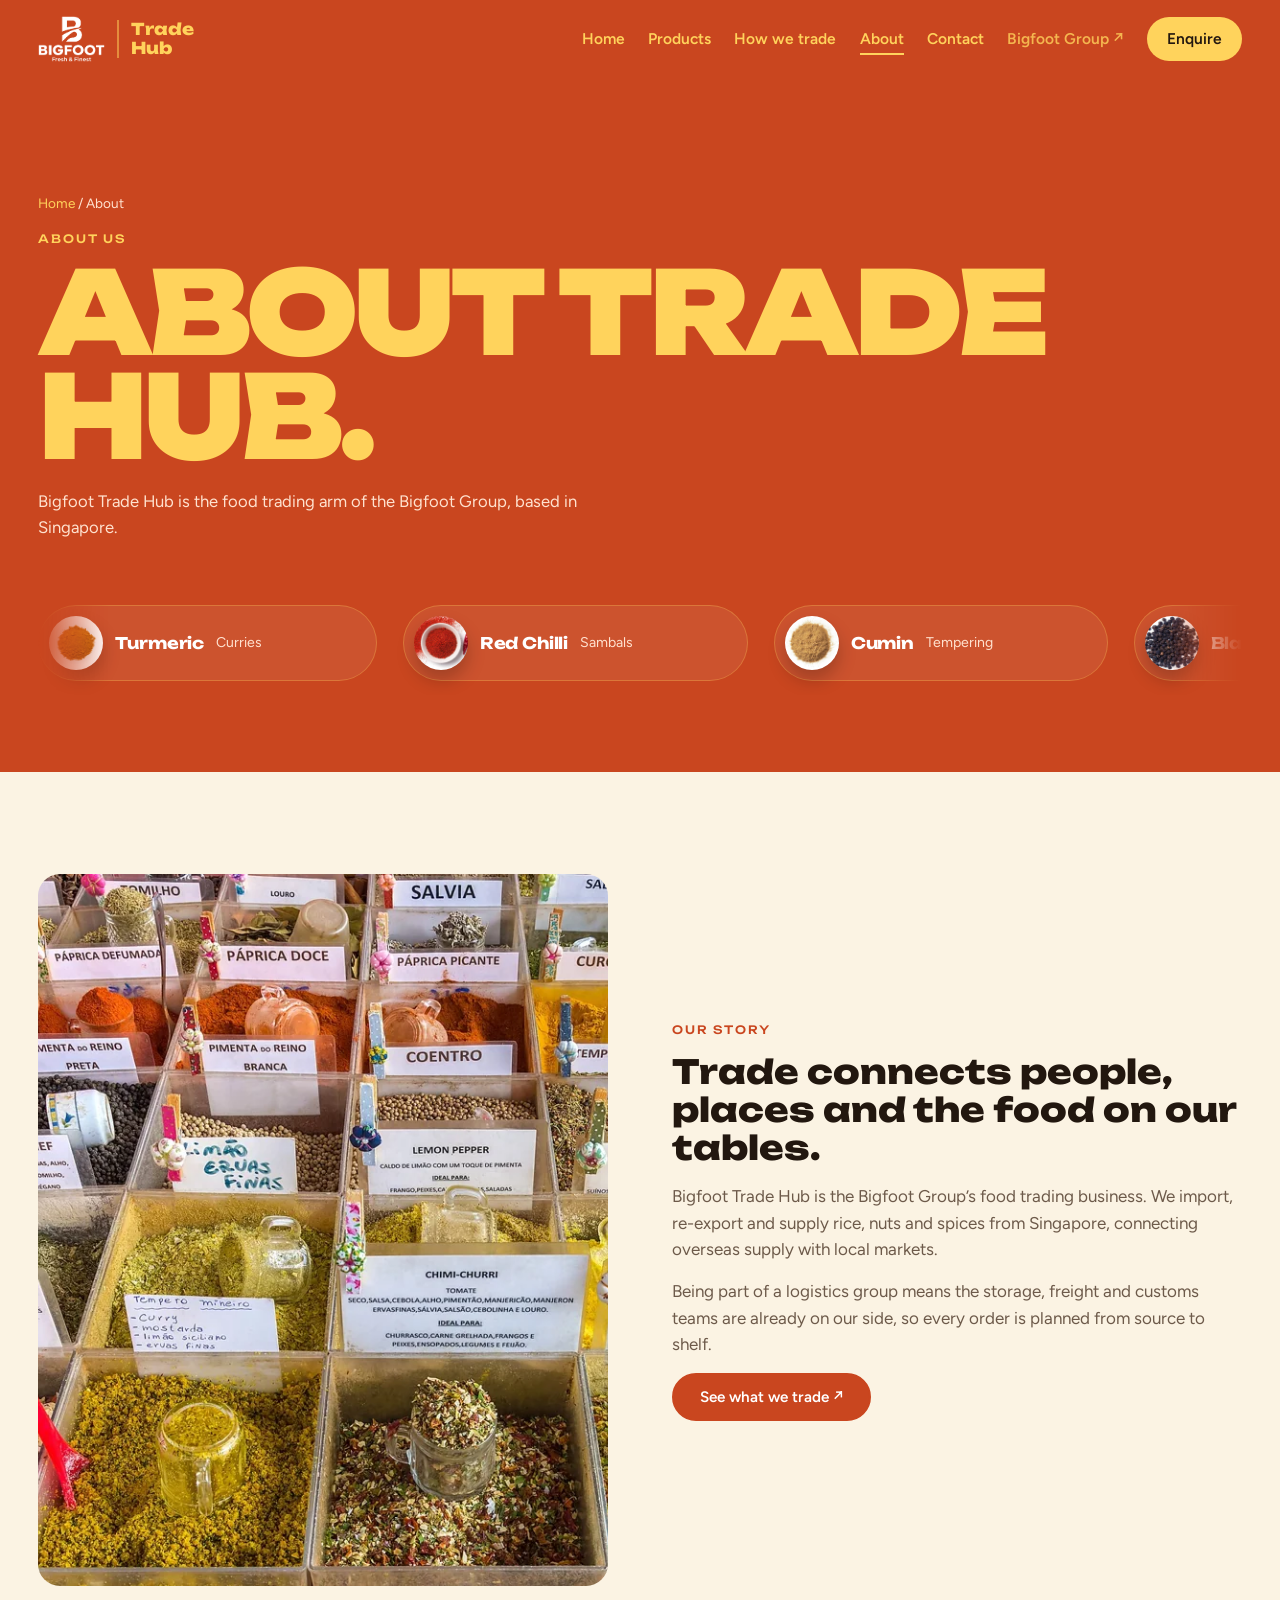
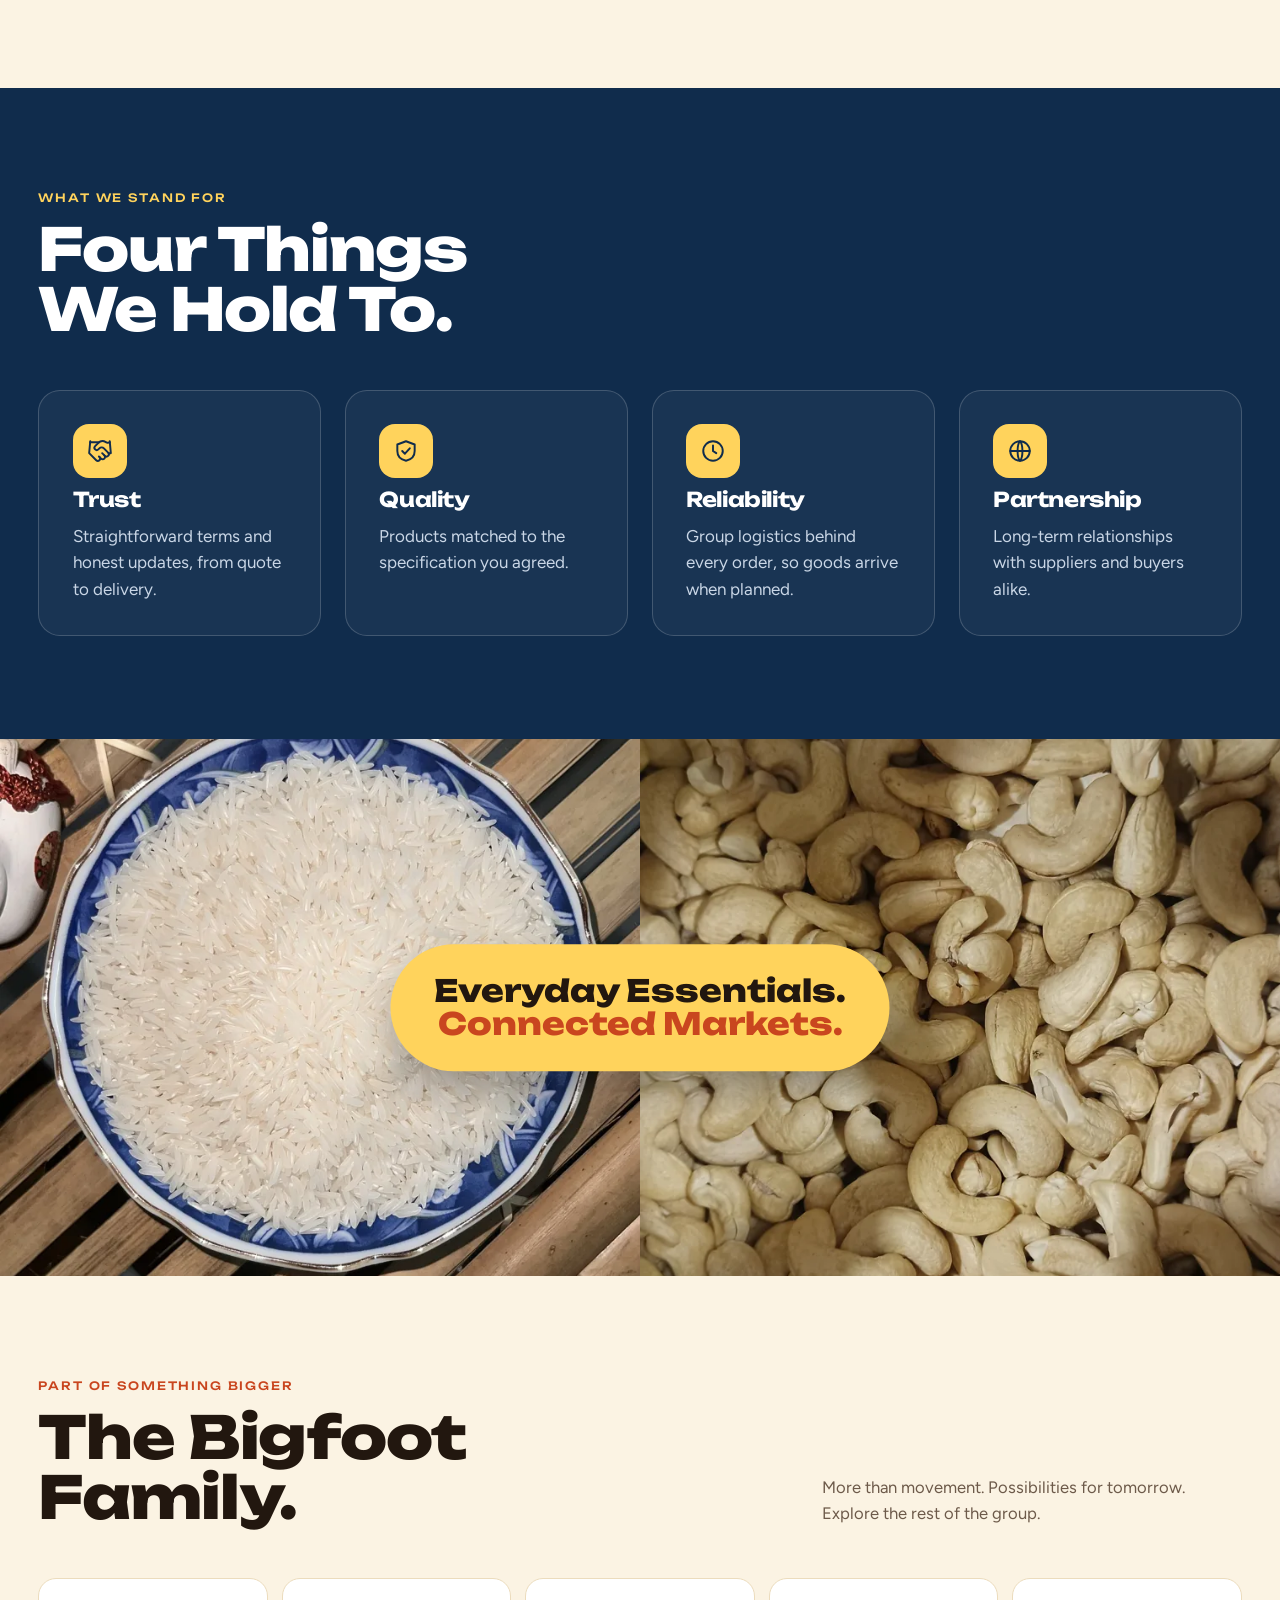
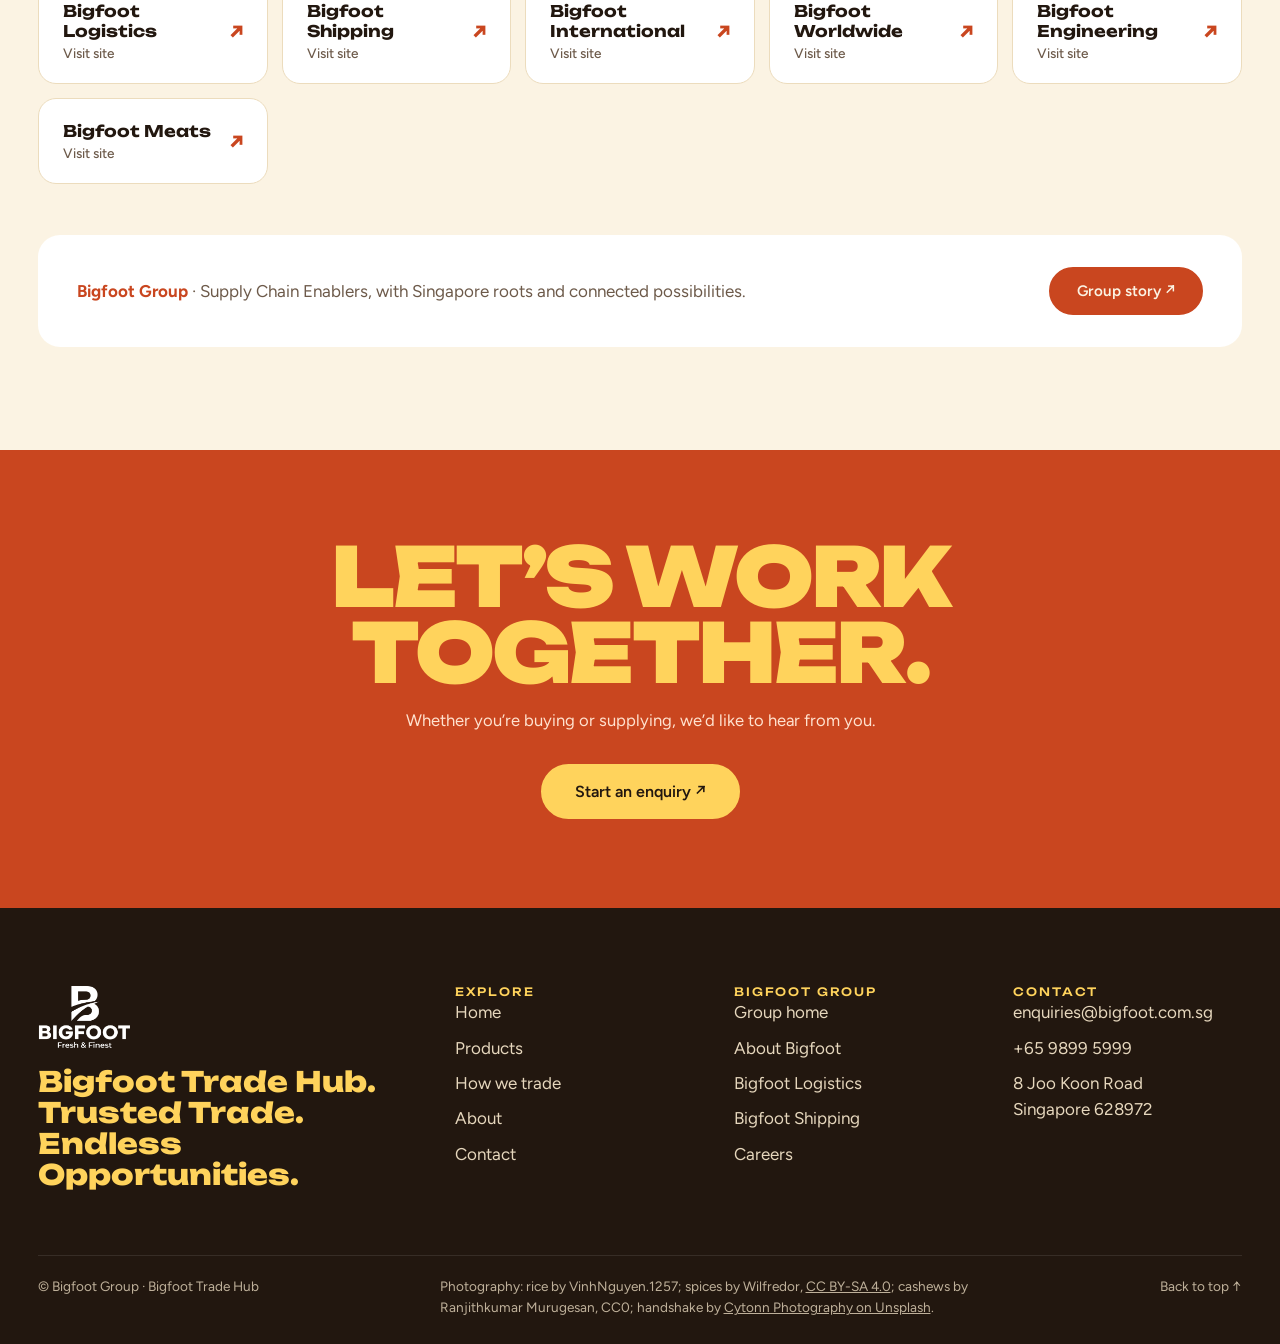
==== commit c9f2c4a1: "Add files via upload" ====
--- a/bigfoot-trade-paprika/bigfoot-trade-hub-paprika/about.html
+++ b/bigfoot-trade-paprika/bigfoot-trade-hub-paprika/about.html
@@ -17,7 +17,7 @@
 <a class="skip" href="#main">Skip to content</a>
 <header class="top" data-top>
   <div class="wrap top-in">
-    <a class="brand" href="index.html" aria-label="Bigfoot Trade Hub home"><img src="img/logo-white.png" alt="Bigfoot" width="300" height="191"><span>Trade<br>Hub</span></a>
+    <a class="brand" href="index.html" aria-label="Bigfoot Trade Hub home"><img src="img/logo-white.png" alt="Bigfoot" width="300" height="208"><span>Trade<br>Hub</span></a>
     <button class="menu-btn" type="button" aria-expanded="false" aria-controls="nav" aria-label="Open menu"><span></span><span></span></button>
     <nav id="nav" aria-label="Main"><a href="index.html">Home</a><a href="products.html">Products</a><a href="services.html">How we trade</a><a href="about.html" aria-current="page">About</a><a href="contact.html">Contact</a><a href="https://randomer328.github.io/bigFoot/phase5/index.html" class="ext">Bigfoot Group ↗</a><a href="contact.html" class="nav-cta">Enquire</a></nav>
   </div>
@@ -29,7 +29,7 @@
     <p class="kicker">About us</p>
     <h1>About <span class="o">Trade Hub.</span></h1>
     <p class="lead">Bigfoot Trade Hub is the food trading arm of the Bigfoot Group, based in Singapore.</p>
-    <div class="mini-shelf shelf" data-shelf><div class="shelf-row"><div class="shelf-track"><a class="bowl-card" href="products.html#turmeric"><img src="img/bowls/turmeric.webp" alt="" loading="lazy"><strong>Turmeric</strong><span>Curries</span><em>View details ↗</em></a><a class="bowl-card" href="products.html#chilli"><img src="img/bowls/chilli.webp" alt="" loading="lazy"><strong>Red Chilli</strong><span>Sambals</span><em>View details ↗</em></a><a class="bowl-card" href="products.html#cumin"><img src="img/bowls/cumin.webp" alt="" loading="lazy"><strong>Cumin</strong><span>Tempering</span><em>View details ↗</em></a><a class="bowl-card" href="products.html#pepper"><img src="img/bowls/pepper.webp" alt="" loading="lazy"><strong>Black Pepper</strong><span>Seasoning</span><em>View details ↗</em></a><a class="bowl-card" href="products.html#cardamom"><img src="img/bowls/cardamom.webp" alt="" loading="lazy"><strong>Green Cardamom</strong><span>Tea</span><em>View details ↗</em></a><a class="bowl-card" href="products.html#coriander"><img src="img/bowls/coriander.webp" alt="" loading="lazy"><strong>Coriander Seed</strong><span>Curry powders</span><em>View details ↗</em></a><a class="bowl-card" href="products.html#cinnamon"><img src="img/bowls/cinnamon.webp" alt="" loading="lazy"><strong>Cinnamon</strong><span>Baking</span><em>View details ↗</em></a><a class="bowl-card" href="products.html#cloves"><img src="img/bowls/cloves.webp" alt="" loading="lazy"><strong>Cloves</strong><span>Rice dishes</span><em>View details ↗</em></a><a class="bowl-card" href="products.html#anise"><img src="img/bowls/anise.webp" alt="" loading="lazy"><strong>Star Anise</strong><span>Broths</span><em>View details ↗</em></a><a class="bowl-card" href="products.html#fennel"><img src="img/bowls/fennel.webp" alt="" loading="lazy"><strong>Fennel Seed</strong><span>Spice blends</span><em>View details ↗</em></a><a class="bowl-card" href="products.html#mustard"><img src="img/bowls/mustard.webp" alt="" loading="lazy"><strong>Mustard Seed</strong><span>Tempering</span><em>View details ↗</em></a><a class="bowl-card" href="products.html#paprika"><img src="img/bowls/paprika.webp" alt="" loading="lazy"><strong>Paprika</strong><span>Rubs</span><em>View details ↗</em></a><a class="bowl-card" href="products.html#turmeric" aria-hidden="true" tabindex="-1"><img src="img/bowls/turmeric.webp" alt="" loading="lazy"><strong>Turmeric</strong><span>Curries</span><em>View details ↗</em></a><a class="bowl-card" href="products.html#chilli" aria-hidden="true" tabindex="-1"><img src="img/bowls/chilli.webp" alt="" loading="lazy"><strong>Red Chilli</strong><span>Sambals</span><em>View details ↗</em></a><a class="bowl-card" href="products.html#cumin" aria-hidden="true" tabindex="-1"><img src="img/bowls/cumin.webp" alt="" loading="lazy"><strong>Cumin</strong><span>Tempering</span><em>View details ↗</em></a><a class="bowl-card" href="products.html#pepper" aria-hidden="true" tabindex="-1"><img src="img/bowls/pepper.webp" alt="" loading="lazy"><strong>Black Pepper</strong><span>Seasoning</span><em>View details ↗</em></a><a class="bowl-card" href="products.html#cardamom" aria-hidden="true" tabindex="-1"><img src="img/bowls/cardamom.webp" alt="" loading="lazy"><strong>Green Cardamom</strong><span>Tea</span><em>View details ↗</em></a><a class="bowl-card" href="products.html#coriander" aria-hidden="true" tabindex="-1"><img src="img/bowls/coriander.webp" alt="" loading="lazy"><strong>Coriander Seed</strong><span>Curry powders</span><em>View details ↗</em></a><a class="bowl-card" href="products.html#cinnamon" aria-hidden="true" tabindex="-1"><img src="img/bowls/cinnamon.webp" alt="" loading="lazy"><strong>Cinnamon</strong><span>Baking</span><em>View details ↗</em></a><a class="bowl-card" href="products.html#cloves" aria-hidden="true" tabindex="-1"><img src="img/bowls/cloves.webp" alt="" loading="lazy"><strong>Cloves</strong><span>Rice dishes</span><em>View details ↗</em></a><a class="bowl-card" href="products.html#anise" aria-hidden="true" tabindex="-1"><img src="img/bowls/anise.webp" alt="" loading="lazy"><strong>Star Anise</strong><span>Broths</span><em>View details ↗</em></a><a class="bowl-card" href="products.html#fennel" aria-hidden="true" tabindex="-1"><img src="img/bowls/fennel.webp" alt="" loading="lazy"><strong>Fennel Seed</strong><span>Spice blends</span><em>View details ↗</em></a><a class="bowl-card" href="products.html#mustard" aria-hidden="true" tabindex="-1"><img src="img/bowls/mustard.webp" alt="" loading="lazy"><strong>Mustard Seed</strong><span>Tempering</span><em>View details ↗</em></a><a class="bowl-card" href="products.html#paprika" aria-hidden="true" tabindex="-1"><img src="img/bowls/paprika.webp" alt="" loading="lazy"><strong>Paprika</strong><span>Rubs</span><em>View details ↗</em></a><a class="bowl-card" href="products.html#turmeric" aria-hidden="true" tabindex="-1"><img src="img/bowls/turmeric.webp" alt="" loading="lazy"><strong>Turmeric</strong><span>Curries</span><em>View details ↗</em></a><a class="bowl-card" href="products.html#chilli" aria-hidden="true" tabindex="-1"><img src="img/bowls/chilli.webp" alt="" loading="lazy"><strong>Red Chilli</strong><span>Sambals</span><em>View details ↗</em></a><a class="bowl-card" href="products.html#cumin" aria-hidden="true" tabindex="-1"><img src="img/bowls/cumin.webp" alt="" loading="lazy"><strong>Cumin</strong><span>Tempering</span><em>View details ↗</em></a><a class="bowl-card" href="products.html#pepper" aria-hidden="true" tabindex="-1"><img src="img/bowls/pepper.webp" alt="" loading="lazy"><strong>Black Pepper</strong><span>Seasoning</span><em>View details ↗</em></a><a class="bowl-card" href="products.html#cardamom" aria-hidden="true" tabindex="-1"><img src="img/bowls/cardamom.webp" alt="" loading="lazy"><strong>Green Cardamom</strong><span>Tea</span><em>View details ↗</em></a><a class="bowl-card" href="products.html#coriander" aria-hidden="true" tabindex="-1"><img src="img/bowls/coriander.webp" alt="" loading="lazy"><strong>Coriander Seed</strong><span>Curry powders</span><em>View details ↗</em></a><a class="bowl-card" href="products.html#cinnamon" aria-hidden="true" tabindex="-1"><img src="img/bowls/cinnamon.webp" alt="" loading="lazy"><strong>Cinnamon</strong><span>Baking</span><em>View details ↗</em></a><a class="bowl-card" href="products.html#cloves" aria-hidden="true" tabindex="-1"><img src="img/bowls/cloves.webp" alt="" loading="lazy"><strong>Cloves</strong><span>Rice dishes</span><em>View details ↗</em></a><a class="bowl-card" href="products.html#anise" aria-hidden="true" tabindex="-1"><img src="img/bowls/anise.webp" alt="" loading="lazy"><strong>Star Anise</strong><span>Broths</span><em>View details ↗</em></a><a class="bowl-card" href="products.html#fennel" aria-hidden="true" tabindex="-1"><img src="img/bowls/fennel.webp" alt="" loading="lazy"><strong>Fennel Seed</strong><span>Spice blends</span><em>View details ↗</em></a><a class="bowl-card" href="products.html#mustard" aria-hidden="true" tabindex="-1"><img src="img/bowls/mustard.webp" alt="" loading="lazy"><strong>Mustard Seed</strong><span>Tempering</span><em>View details ↗</em></a><a class="bowl-card" href="products.html#paprika" aria-hidden="true" tabindex="-1"><img src="img/bowls/paprika.webp" alt="" loading="lazy"><strong>Paprika</strong><span>Rubs</span><em>View details ↗</em></a></div></div></div>
+    <div class="mini-shelf shelf" data-shelf><div class="shelf-row"><div class="shelf-track"><a class="bowl-card" href="products.html#turmeric"><img class="sp" src="img/spices/turmeric.jpg" alt="" loading="lazy" onerror="var e=['png','webp','jpeg'],i=+(this.dataset.i||0);if(i<e.length){this.dataset.i=i+1;this.src='img/spices/turmeric.'+e[i]}else{this.onerror=null;this.classList.remove('sp');this.src='img/bowls/turmeric.webp'}"><strong>Turmeric</strong><span>Curries</span><em>View details ↗</em></a><a class="bowl-card" href="products.html#chilli"><img class="sp" src="img/spices/chilli.jpg" alt="" loading="lazy" onerror="var e=['png','webp','jpeg'],i=+(this.dataset.i||0);if(i<e.length){this.dataset.i=i+1;this.src='img/spices/chilli.'+e[i]}else{this.onerror=null;this.classList.remove('sp');this.src='img/bowls/chilli.webp'}"><strong>Red Chilli</strong><span>Sambals</span><em>View details ↗</em></a><a class="bowl-card" href="products.html#cumin"><img class="sp" src="img/spices/cumin.jpg" alt="" loading="lazy" onerror="var e=['png','webp','jpeg'],i=+(this.dataset.i||0);if(i<e.length){this.dataset.i=i+1;this.src='img/spices/cumin.'+e[i]}else{this.onerror=null;this.classList.remove('sp');this.src='img/bowls/cumin.webp'}"><strong>Cumin</strong><span>Tempering</span><em>View details ↗</em></a><a class="bowl-card" href="products.html#pepper"><img class="sp" src="img/spices/pepper.jpg" alt="" loading="lazy" onerror="var e=['png','webp','jpeg'],i=+(this.dataset.i||0);if(i<e.length){this.dataset.i=i+1;this.src='img/spices/pepper.'+e[i]}else{this.onerror=null;this.classList.remove('sp');this.src='img/bowls/pepper.webp'}"><strong>Black Pepper</strong><span>Seasoning</span><em>View details ↗</em></a><a class="bowl-card" href="products.html#cardamom"><img class="sp" src="img/spices/cardamom.jpg" alt="" loading="lazy" onerror="var e=['png','webp','jpeg'],i=+(this.dataset.i||0);if(i<e.length){this.dataset.i=i+1;this.src='img/spices/cardamom.'+e[i]}else{this.onerror=null;this.classList.remove('sp');this.src='img/bowls/cardamom.webp'}"><strong>Green Cardamom</strong><span>Tea</span><em>View details ↗</em></a><a class="bowl-card" href="products.html#coriander"><img class="sp" src="img/spices/coriander.jpg" alt="" loading="lazy" onerror="var e=['png','webp','jpeg'],i=+(this.dataset.i||0);if(i<e.length){this.dataset.i=i+1;this.src='img/spices/coriander.'+e[i]}else{this.onerror=null;this.classList.remove('sp');this.src='img/bowls/coriander.webp'}"><strong>Coriander Seed</strong><span>Curry powders</span><em>View details ↗</em></a><a class="bowl-card" href="products.html#cinnamon"><img class="sp" src="img/spices/cinnamon.jpg" alt="" loading="lazy" onerror="var e=['png','webp','jpeg'],i=+(this.dataset.i||0);if(i<e.length){this.dataset.i=i+1;this.src='img/spices/cinnamon.'+e[i]}else{this.onerror=null;this.classList.remove('sp');this.src='img/bowls/cinnamon.webp'}"><strong>Cinnamon</strong><span>Baking</span><em>View details ↗</em></a><a class="bowl-card" href="products.html#cloves"><img class="sp" src="img/spices/cloves.jpg" alt="" loading="lazy" onerror="var e=['png','webp','jpeg'],i=+(this.dataset.i||0);if(i<e.length){this.dataset.i=i+1;this.src='img/spices/cloves.'+e[i]}else{this.onerror=null;this.classList.remove('sp');this.src='img/bowls/cloves.webp'}"><strong>Cloves</strong><span>Rice dishes</span><em>View details ↗</em></a><a class="bowl-card" href="products.html#anise"><img class="sp" src="img/spices/anise.jpg" alt="" loading="lazy" onerror="var e=['png','webp','jpeg'],i=+(this.dataset.i||0);if(i<e.length){this.dataset.i=i+1;this.src='img/spices/anise.'+e[i]}else{this.onerror=null;this.classList.remove('sp');this.src='img/bowls/anise.webp'}"><strong>Star Anise</strong><span>Broths</span><em>View details ↗</em></a><a class="bowl-card" href="products.html#fennel"><img class="sp" src="img/spices/fennel.jpg" alt="" loading="lazy" onerror="var e=['png','webp','jpeg'],i=+(this.dataset.i||0);if(i<e.length){this.dataset.i=i+1;this.src='img/spices/fennel.'+e[i]}else{this.onerror=null;this.classList.remove('sp');this.src='img/bowls/fennel.webp'}"><strong>Fennel Seed</strong><span>Spice blends</span><em>View details ↗</em></a><a class="bowl-card" href="products.html#mustard"><img class="sp" src="img/spices/mustard.jpg" alt="" loading="lazy" onerror="var e=['png','webp','jpeg'],i=+(this.dataset.i||0);if(i<e.length){this.dataset.i=i+1;this.src='img/spices/mustard.'+e[i]}else{this.onerror=null;this.classList.remove('sp');this.src='img/bowls/mustard.webp'}"><strong>Mustard Seed</strong><span>Tempering</span><em>View details ↗</em></a><a class="bowl-card" href="products.html#paprika"><img class="sp" src="img/spices/paprika.jpg" alt="" loading="lazy" onerror="var e=['png','webp','jpeg'],i=+(this.dataset.i||0);if(i<e.length){this.dataset.i=i+1;this.src='img/spices/paprika.'+e[i]}else{this.onerror=null;this.classList.remove('sp');this.src='img/bowls/paprika.webp'}"><strong>Paprika</strong><span>Rubs</span><em>View details ↗</em></a><a class="bowl-card" href="products.html#turmeric" aria-hidden="true" tabindex="-1"><img class="sp" src="img/spices/turmeric.jpg" alt="" loading="lazy" onerror="var e=['png','webp','jpeg'],i=+(this.dataset.i||0);if(i<e.length){this.dataset.i=i+1;this.src='img/spices/turmeric.'+e[i]}else{this.onerror=null;this.classList.remove('sp');this.src='img/bowls/turmeric.webp'}"><strong>Turmeric</strong><span>Curries</span><em>View details ↗</em></a><a class="bowl-card" href="products.html#chilli" aria-hidden="true" tabindex="-1"><img class="sp" src="img/spices/chilli.jpg" alt="" loading="lazy" onerror="var e=['png','webp','jpeg'],i=+(this.dataset.i||0);if(i<e.length){this.dataset.i=i+1;this.src='img/spices/chilli.'+e[i]}else{this.onerror=null;this.classList.remove('sp');this.src='img/bowls/chilli.webp'}"><strong>Red Chilli</strong><span>Sambals</span><em>View details ↗</em></a><a class="bowl-card" href="products.html#cumin" aria-hidden="true" tabindex="-1"><img class="sp" src="img/spices/cumin.jpg" alt="" loading="lazy" onerror="var e=['png','webp','jpeg'],i=+(this.dataset.i||0);if(i<e.length){this.dataset.i=i+1;this.src='img/spices/cumin.'+e[i]}else{this.onerror=null;this.classList.remove('sp');this.src='img/bowls/cumin.webp'}"><strong>Cumin</strong><span>Tempering</span><em>View details ↗</em></a><a class="bowl-card" href="products.html#pepper" aria-hidden="true" tabindex="-1"><img class="sp" src="img/spices/pepper.jpg" alt="" loading="lazy" onerror="var e=['png','webp','jpeg'],i=+(this.dataset.i||0);if(i<e.length){this.dataset.i=i+1;this.src='img/spices/pepper.'+e[i]}else{this.onerror=null;this.classList.remove('sp');this.src='img/bowls/pepper.webp'}"><strong>Black Pepper</strong><span>Seasoning</span><em>View details ↗</em></a><a class="bowl-card" href="products.html#cardamom" aria-hidden="true" tabindex="-1"><img class="sp" src="img/spices/cardamom.jpg" alt="" loading="lazy" onerror="var e=['png','webp','jpeg'],i=+(this.dataset.i||0);if(i<e.length){this.dataset.i=i+1;this.src='img/spices/cardamom.'+e[i]}else{this.onerror=null;this.classList.remove('sp');this.src='img/bowls/cardamom.webp'}"><strong>Green Cardamom</strong><span>Tea</span><em>View details ↗</em></a><a class="bowl-card" href="products.html#coriander" aria-hidden="true" tabindex="-1"><img class="sp" src="img/spices/coriander.jpg" alt="" loading="lazy" onerror="var e=['png','webp','jpeg'],i=+(this.dataset.i||0);if(i<e.length){this.dataset.i=i+1;this.src='img/spices/coriander.'+e[i]}else{this.onerror=null;this.classList.remove('sp');this.src='img/bowls/coriander.webp'}"><strong>Coriander Seed</strong><span>Curry powders</span><em>View details ↗</em></a><a class="bowl-card" href="products.html#cinnamon" aria-hidden="true" tabindex="-1"><img class="sp" src="img/spices/cinnamon.jpg" alt="" loading="lazy" onerror="var e=['png','webp','jpeg'],i=+(this.dataset.i||0);if(i<e.length){this.dataset.i=i+1;this.src='img/spices/cinnamon.'+e[i]}else{this.onerror=null;this.classList.remove('sp');this.src='img/bowls/cinnamon.webp'}"><strong>Cinnamon</strong><span>Baking</span><em>View details ↗</em></a><a class="bowl-card" href="products.html#cloves" aria-hidden="true" tabindex="-1"><img class="sp" src="img/spices/cloves.jpg" alt="" loading="lazy" onerror="var e=['png','webp','jpeg'],i=+(this.dataset.i||0);if(i<e.length){this.dataset.i=i+1;this.src='img/spices/cloves.'+e[i]}else{this.onerror=null;this.classList.remove('sp');this.src='img/bowls/cloves.webp'}"><strong>Cloves</strong><span>Rice dishes</span><em>View details ↗</em></a><a class="bowl-card" href="products.html#anise" aria-hidden="true" tabindex="-1"><img class="sp" src="img/spices/anise.jpg" alt="" loading="lazy" onerror="var e=['png','webp','jpeg'],i=+(this.dataset.i||0);if(i<e.length){this.dataset.i=i+1;this.src='img/spices/anise.'+e[i]}else{this.onerror=null;this.classList.remove('sp');this.src='img/bowls/anise.webp'}"><strong>Star Anise</strong><span>Broths</span><em>View details ↗</em></a><a class="bowl-card" href="products.html#fennel" aria-hidden="true" tabindex="-1"><img class="sp" src="img/spices/fennel.jpg" alt="" loading="lazy" onerror="var e=['png','webp','jpeg'],i=+(this.dataset.i||0);if(i<e.length){this.dataset.i=i+1;this.src='img/spices/fennel.'+e[i]}else{this.onerror=null;this.classList.remove('sp');this.src='img/bowls/fennel.webp'}"><strong>Fennel Seed</strong><span>Spice blends</span><em>View details ↗</em></a><a class="bowl-card" href="products.html#mustard" aria-hidden="true" tabindex="-1"><img class="sp" src="img/spices/mustard.jpg" alt="" loading="lazy" onerror="var e=['png','webp','jpeg'],i=+(this.dataset.i||0);if(i<e.length){this.dataset.i=i+1;this.src='img/spices/mustard.'+e[i]}else{this.onerror=null;this.classList.remove('sp');this.src='img/bowls/mustard.webp'}"><strong>Mustard Seed</strong><span>Tempering</span><em>View details ↗</em></a><a class="bowl-card" href="products.html#paprika" aria-hidden="true" tabindex="-1"><img class="sp" src="img/spices/paprika.jpg" alt="" loading="lazy" onerror="var e=['png','webp','jpeg'],i=+(this.dataset.i||0);if(i<e.length){this.dataset.i=i+1;this.src='img/spices/paprika.'+e[i]}else{this.onerror=null;this.classList.remove('sp');this.src='img/bowls/paprika.webp'}"><strong>Paprika</strong><span>Rubs</span><em>View details ↗</em></a><a class="bowl-card" href="products.html#turmeric" aria-hidden="true" tabindex="-1"><img class="sp" src="img/spices/turmeric.jpg" alt="" loading="lazy" onerror="var e=['png','webp','jpeg'],i=+(this.dataset.i||0);if(i<e.length){this.dataset.i=i+1;this.src='img/spices/turmeric.'+e[i]}else{this.onerror=null;this.classList.remove('sp');this.src='img/bowls/turmeric.webp'}"><strong>Turmeric</strong><span>Curries</span><em>View details ↗</em></a><a class="bowl-card" href="products.html#chilli" aria-hidden="true" tabindex="-1"><img class="sp" src="img/spices/chilli.jpg" alt="" loading="lazy" onerror="var e=['png','webp','jpeg'],i=+(this.dataset.i||0);if(i<e.length){this.dataset.i=i+1;this.src='img/spices/chilli.'+e[i]}else{this.onerror=null;this.classList.remove('sp');this.src='img/bowls/chilli.webp'}"><strong>Red Chilli</strong><span>Sambals</span><em>View details ↗</em></a><a class="bowl-card" href="products.html#cumin" aria-hidden="true" tabindex="-1"><img class="sp" src="img/spices/cumin.jpg" alt="" loading="lazy" onerror="var e=['png','webp','jpeg'],i=+(this.dataset.i||0);if(i<e.length){this.dataset.i=i+1;this.src='img/spices/cumin.'+e[i]}else{this.onerror=null;this.classList.remove('sp');this.src='img/bowls/cumin.webp'}"><strong>Cumin</strong><span>Tempering</span><em>View details ↗</em></a><a class="bowl-card" href="products.html#pepper" aria-hidden="true" tabindex="-1"><img class="sp" src="img/spices/pepper.jpg" alt="" loading="lazy" onerror="var e=['png','webp','jpeg'],i=+(this.dataset.i||0);if(i<e.length){this.dataset.i=i+1;this.src='img/spices/pepper.'+e[i]}else{this.onerror=null;this.classList.remove('sp');this.src='img/bowls/pepper.webp'}"><strong>Black Pepper</strong><span>Seasoning</span><em>View details ↗</em></a><a class="bowl-card" href="products.html#cardamom" aria-hidden="true" tabindex="-1"><img class="sp" src="img/spices/cardamom.jpg" alt="" loading="lazy" onerror="var e=['png','webp','jpeg'],i=+(this.dataset.i||0);if(i<e.length){this.dataset.i=i+1;this.src='img/spices/cardamom.'+e[i]}else{this.onerror=null;this.classList.remove('sp');this.src='img/bowls/cardamom.webp'}"><strong>Green Cardamom</strong><span>Tea</span><em>View details ↗</em></a><a class="bowl-card" href="products.html#coriander" aria-hidden="true" tabindex="-1"><img class="sp" src="img/spices/coriander.jpg" alt="" loading="lazy" onerror="var e=['png','webp','jpeg'],i=+(this.dataset.i||0);if(i<e.length){this.dataset.i=i+1;this.src='img/spices/coriander.'+e[i]}else{this.onerror=null;this.classList.remove('sp');this.src='img/bowls/coriander.webp'}"><strong>Coriander Seed</strong><span>Curry powders</span><em>View details ↗</em></a><a class="bowl-card" href="products.html#cinnamon" aria-hidden="true" tabindex="-1"><img class="sp" src="img/spices/cinnamon.jpg" alt="" loading="lazy" onerror="var e=['png','webp','jpeg'],i=+(this.dataset.i||0);if(i<e.length){this.dataset.i=i+1;this.src='img/spices/cinnamon.'+e[i]}else{this.onerror=null;this.classList.remove('sp');this.src='img/bowls/cinnamon.webp'}"><strong>Cinnamon</strong><span>Baking</span><em>View details ↗</em></a><a class="bowl-card" href="products.html#cloves" aria-hidden="true" tabindex="-1"><img class="sp" src="img/spices/cloves.jpg" alt="" loading="lazy" onerror="var e=['png','webp','jpeg'],i=+(this.dataset.i||0);if(i<e.length){this.dataset.i=i+1;this.src='img/spices/cloves.'+e[i]}else{this.onerror=null;this.classList.remove('sp');this.src='img/bowls/cloves.webp'}"><strong>Cloves</strong><span>Rice dishes</span><em>View details ↗</em></a><a class="bowl-card" href="products.html#anise" aria-hidden="true" tabindex="-1"><img class="sp" src="img/spices/anise.jpg" alt="" loading="lazy" onerror="var e=['png','webp','jpeg'],i=+(this.dataset.i||0);if(i<e.length){this.dataset.i=i+1;this.src='img/spices/anise.'+e[i]}else{this.onerror=null;this.classList.remove('sp');this.src='img/bowls/anise.webp'}"><strong>Star Anise</strong><span>Broths</span><em>View details ↗</em></a><a class="bowl-card" href="products.html#fennel" aria-hidden="true" tabindex="-1"><img class="sp" src="img/spices/fennel.jpg" alt="" loading="lazy" onerror="var e=['png','webp','jpeg'],i=+(this.dataset.i||0);if(i<e.length){this.dataset.i=i+1;this.src='img/spices/fennel.'+e[i]}else{this.onerror=null;this.classList.remove('sp');this.src='img/bowls/fennel.webp'}"><strong>Fennel Seed</strong><span>Spice blends</span><em>View details ↗</em></a><a class="bowl-card" href="products.html#mustard" aria-hidden="true" tabindex="-1"><img class="sp" src="img/spices/mustard.jpg" alt="" loading="lazy" onerror="var e=['png','webp','jpeg'],i=+(this.dataset.i||0);if(i<e.length){this.dataset.i=i+1;this.src='img/spices/mustard.'+e[i]}else{this.onerror=null;this.classList.remove('sp');this.src='img/bowls/mustard.webp'}"><strong>Mustard Seed</strong><span>Tempering</span><em>View details ↗</em></a><a class="bowl-card" href="products.html#paprika" aria-hidden="true" tabindex="-1"><img class="sp" src="img/spices/paprika.jpg" alt="" loading="lazy" onerror="var e=['png','webp','jpeg'],i=+(this.dataset.i||0);if(i<e.length){this.dataset.i=i+1;this.src='img/spices/paprika.'+e[i]}else{this.onerror=null;this.classList.remove('sp');this.src='img/bowls/paprika.webp'}"><strong>Paprika</strong><span>Rubs</span><em>View details ↗</em></a></div></div></div>
   </div>
 </section>
 <section class="sec t-alt story">
@@ -50,7 +50,7 @@
     <p class="kicker">What we stand for</p>
     <h2 class="h2 reveal" style="margin-bottom:clamp(36px,4vw,60px)">Four Things<br>We Hold To.</h2>
     <div class="grid-4">
-      <article class="card reveal"><span class="icon"><svg viewBox="0 0 24 24" fill="none" stroke="currentColor" stroke-width="1.8" stroke-linecap="round" stroke-linejoin="round"><path d="M2 11l4-4 4 2 3-2 5 1 4 3M6 7v6l5 5 2-1 2 1 3-3M11 18l-3-3"/></svg></span><h3>Trust</h3><p>Straightforward terms and honest updates, from quote to delivery.</p></article>
+      <article class="card reveal"><span class="icon"><svg viewBox="0 0 24 24" fill="none" stroke="currentColor" stroke-width="1.8" stroke-linecap="round" stroke-linejoin="round"><path d="m11 17 2 2a1 1 0 1 0 3-3"/><path d="m14 14 2.5 2.5a1 1 0 1 0 3-3l-3.88-3.88a3 3 0 0 0-4.24 0l-.88.88a1 1 0 1 1-3-3l2.81-2.81a5.79 5.79 0 0 1 7.06-.87l.47.28a2 2 0 0 0 1.42.25L21 4"/><path d="m21 3 1 11h-2"/><path d="M3 3 2 14l6.5 6.5a1 1 0 1 0 3-3"/><path d="M3 4h8"/></svg></span><h3>Trust</h3><p>Straightforward terms and honest updates, from quote to delivery.</p></article>
       <article class="card reveal"><span class="icon"><svg viewBox="0 0 24 24" fill="none" stroke="currentColor" stroke-width="1.8" stroke-linecap="round" stroke-linejoin="round"><path d="M12 3l8 3v6c0 5-3.5 8-8 9-4.5-1-8-4-8-9V6z"/><path d="M8.5 12l2.5 2.5 4.5-5"/></svg></span><h3>Quality</h3><p>Products matched to the specification you agreed.</p></article>
       <article class="card reveal"><span class="icon"><svg viewBox="0 0 24 24" fill="none" stroke="currentColor" stroke-width="1.8" stroke-linecap="round"><circle cx="12" cy="12" r="9"/><path d="M12 7v5l3 2"/></svg></span><h3>Reliability</h3><p>Group logistics behind every order, so goods arrive when planned.</p></article>
       <article class="card reveal"><span class="icon"><svg viewBox="0 0 24 24" fill="none" stroke="currentColor" stroke-width="1.8" stroke-linecap="round"><circle cx="12" cy="12" r="9"/><path d="M3 12h18M12 3c3 3 3 15 0 18M12 3c-3 3-3 15 0 18"/></svg></span><h3>Partnership</h3><p>Long-term relationships with suppliers and buyers alike.</p></article>
@@ -84,14 +84,14 @@
 </main>
 <footer class="foot">
   <div class="wrap foot-in">
-    <div class="foot-brand"><img src="img/logo-white.png" alt="Bigfoot" width="300" height="191"><p class="foot-big">Bigfoot Trade Hub.<br>Trusted Trade. Endless Opportunities.</p></div>
+    <div class="foot-brand"><img src="img/logo-white.png" alt="Bigfoot" width="300" height="208"><p class="foot-big">Bigfoot Trade Hub.<br>Trusted Trade. Endless Opportunities.</p></div>
     <div><p class="foot-h">Explore</p><a href="index.html">Home</a><a href="products.html">Products</a><a href="services.html">How we trade</a><a href="about.html">About</a><a href="contact.html">Contact</a></div>
     <div><p class="foot-h">Bigfoot Group</p><a href="https://randomer328.github.io/bigFoot/phase5/index.html">Group home</a><a href="https://randomer328.github.io/bigFoot/phase5/about-us.html">About Bigfoot</a><a href="https://randomer328.github.io/bigFoot/phase5/logistics.html">Bigfoot Logistics</a><a href="https://randomer328.github.io/bigFoot/phase5/bigfoot-shipping.html">Bigfoot Shipping</a><a href="https://randomer328.github.io/bigFoot/phase5/people.html">Careers</a></div>
     <div><p class="foot-h">Contact</p><a href="mailto:enquiries@bigfoot.com.sg">enquiries@bigfoot.com.sg</a><a href="tel:+6598995999">+65 9899 5999</a><p>8 Joo Koon Road<br>Singapore 628972</p></div>
   </div>
   <div class="wrap foot-bottom">
     <span>© Bigfoot Group · Bigfoot Trade Hub</span>
-    <span class="credit">Photography: rice by VinhNguyen.1257; spices by Wilfredor, <a href="https://creativecommons.org/licenses/by-sa/4.0/">CC BY-SA 4.0</a>; cashews by Ranjithkumar Murugesan, CC0.</span>
+    <span class="credit">Photography: rice by VinhNguyen.1257; spices by Wilfredor, <a href="https://creativecommons.org/licenses/by-sa/4.0/">CC BY-SA 4.0</a>; cashews by Ranjithkumar Murugesan, CC0; handshake by <a href="https://unsplash.com/photos/two-person-handshaking-vWchRczcQwM">Cytonn Photography on Unsplash</a>.</span>
     <a href="#main">Back to top ↑</a>
   </div>
 </footer>
--- a/bigfoot-trade-paprika/bigfoot-trade-hub-paprika/styles.css
+++ b/bigfoot-trade-paprika/bigfoot-trade-hub-paprika/styles.css
@@ -72,7 +72,9 @@
 .f2{right:-1.5%;top:42%;width:clamp(56px,7vw,100px);animation:bob 7s ease-in-out -2s infinite}
 .f3{left:20%;bottom:-6%;width:clamp(54px,6.5vw,92px);animation:bob 5.5s ease-in-out -1s infinite}
 .badge{position:absolute;right:4%;bottom:-9%;width:clamp(110px,13vw,170px);aspect-ratio:1;border-radius:50%;background:var(--badge-bg);color:var(--badge-fg);display:grid;place-items:center;z-index:3;box-shadow:0 12px 30px rgba(0,0,0,.35)}
-.badge svg{position:absolute;inset:0;width:100%;height:100%;animation:spin 18s linear infinite}
+.badge .ring{position:absolute;inset:0;width:100%;height:100%;animation:spin 18s linear infinite}
+.badge-ico{position:relative;width:40%;aspect-ratio:1;color:var(--badge-mark);display:grid}
+.badge-ico svg{width:100%;height:100%}
 .badge text{font:700 15.5px var(--display);letter-spacing:.12em;fill:currentColor}
 .badge b{font:900 clamp(1.1rem,2vw,1.7rem) var(--display);color:var(--badge-mark)}
 .hero-foot{display:flex;justify-content:space-between;align-items:end;gap:24px;flex-wrap:wrap;padding:clamp(50px,7vw,90px) 0 clamp(40px,5vw,64px);position:relative}
@@ -242,6 +244,20 @@
 .story-img img{width:100%;height:100%;object-fit:cover}
 .story p{margin:0 0 16px}
 .quote{font:800 clamp(1.4rem,2.6vw,2.2rem)/1.15 var(--display);color:var(--head);margin:0 0 26px}
+
+/* ---------- trust (handshake photo) ---------- */
+.trust{position:relative;min-height:clamp(440px,56vw,720px);display:flex;align-items:center;overflow:hidden;background:var(--trust-bg);color:#fff}
+.trust-img{position:absolute;left:0;top:-8%;width:100%;height:116%;object-fit:cover;object-position:center;transform:translateY(var(--ty,0px))}
+.trust-shade{position:absolute;inset:0;background:var(--trust-shade)}
+.trust-in{position:relative;z-index:1;padding:clamp(70px,8vw,120px) 0}
+.trust-quote{font:700 clamp(2rem,4.6vw,4.2rem)/1.04 var(--display);letter-spacing:-.02em;max-width:15ch;margin:0 0 22px;color:var(--trust-head)}
+.trust-text{max-width:46ch;margin:0;font-size:clamp(1rem,1.25vw,1.15rem);color:rgba(255,255,255,.86)}
+.trust-points{list-style:none;display:flex;flex-wrap:wrap;gap:10px;padding:0;margin:28px 0 0}
+.trust-points li{border:1.5px solid rgba(255,255,255,.35);border-radius:999px;padding:8px 16px;font-weight:600;font-size:.92rem;background:rgba(0,0,0,.22);backdrop-filter:blur(6px)}
+@media (max-width:700px){
+  .trust{align-items:flex-end;min-height:600px}
+  .trust-shade{background:linear-gradient(0deg,rgba(0,0,0,.88) 0%,rgba(0,0,0,.6) 55%,rgba(0,0,0,.1) 100%)}
+}
 
 /* ---------- CTA band ---------- */
 .cta{padding:clamp(60px,7vw,100px) 0;text-align:center;overflow:hidden}
@@ -341,8 +357,16 @@
   .js .reveal{opacity:1;transform:none}
 }
 
+/* real spice photos (img.sp): round crops, no spin */
+img.sp{border-radius:50%;object-fit:cover;background:#fff}
+.float img.sp{animation:none}
+.bowl-card img.sp,.item img.sp{box-shadow:0 10px 18px rgba(0,0,0,.22);filter:none}
+a.bowl-card:hover img.sp,.item:hover img.sp{transform:scale(1.07)}
+.pd-img img.sp{animation:none;filter:none;border-radius:18px;aspect-ratio:1;box-shadow:0 14px 24px rgba(0,0,0,.25)}
+.mini-shelf .bowl-card img.sp{width:54px;height:54px}
+
 /* ===== theme: paprika ===== */
-body{--page-bg:#fbf3e3;--focus:#ffd35c;
+body{--trust-shade:linear-gradient(90deg,rgba(34,14,6,.88) 0%,rgba(34,14,6,.6) 45%,rgba(34,14,6,.1) 100%);--trust-head:#ffd35c;--trust-bg:#22170f;--hs-a:#ffd35c;--hs-b:#c9461f;--hs-cuff-a:#fff;--hs-cuff-b:#fff;--hs-spark:#ffd35c;--page-bg:#fbf3e3;--focus:#ffd35c;
  --hdr-fg:#ffd35c;--hdr-bg:rgba(201,70,31,.97);--hdr-line:rgba(255,211,92,.5);--hdr-accent:#ffd35c;--menu-bg:#c9461f;
  --btn-bg:#ffd35c;--btn-fg:#22170f;--btn-hover:#fff;--btn-hover-fg:#22170f;
  --badge-bg:#ffd35c;--badge-fg:#22170f;--badge-mark:#c9461f;
